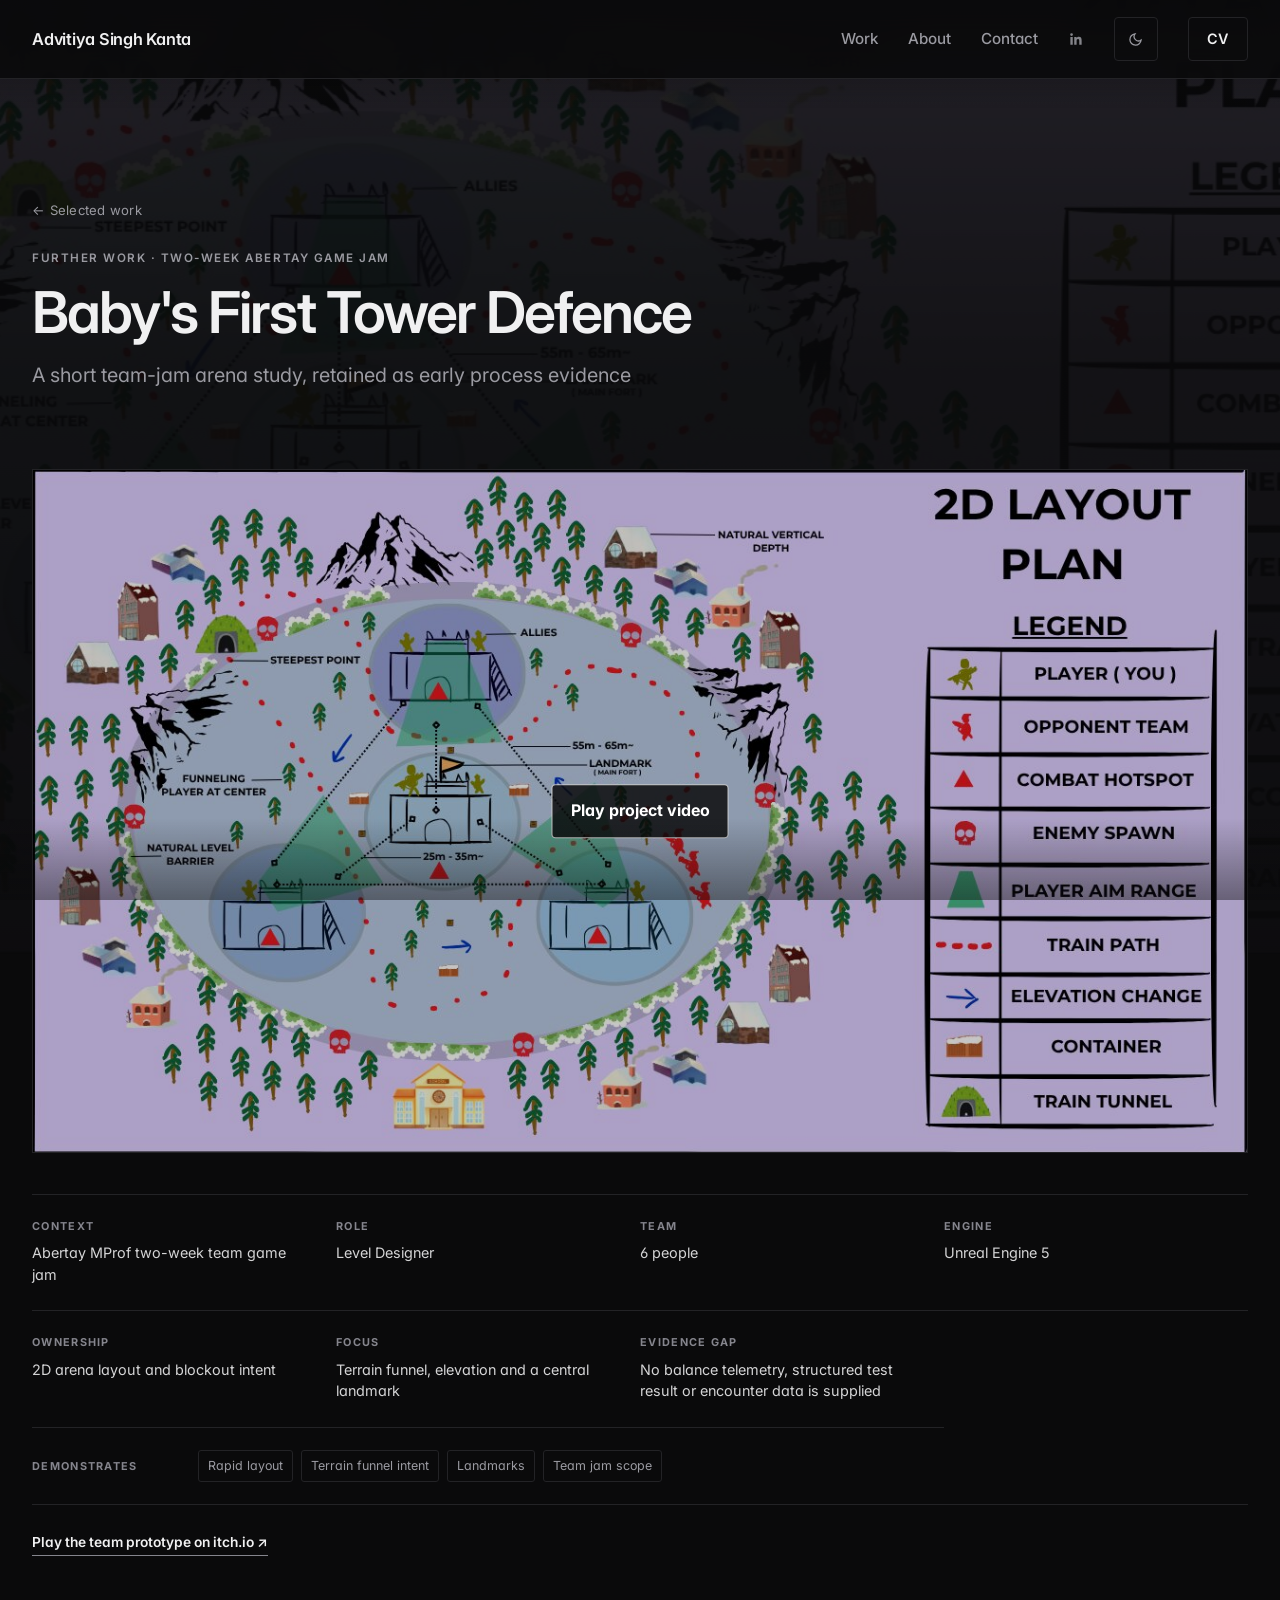
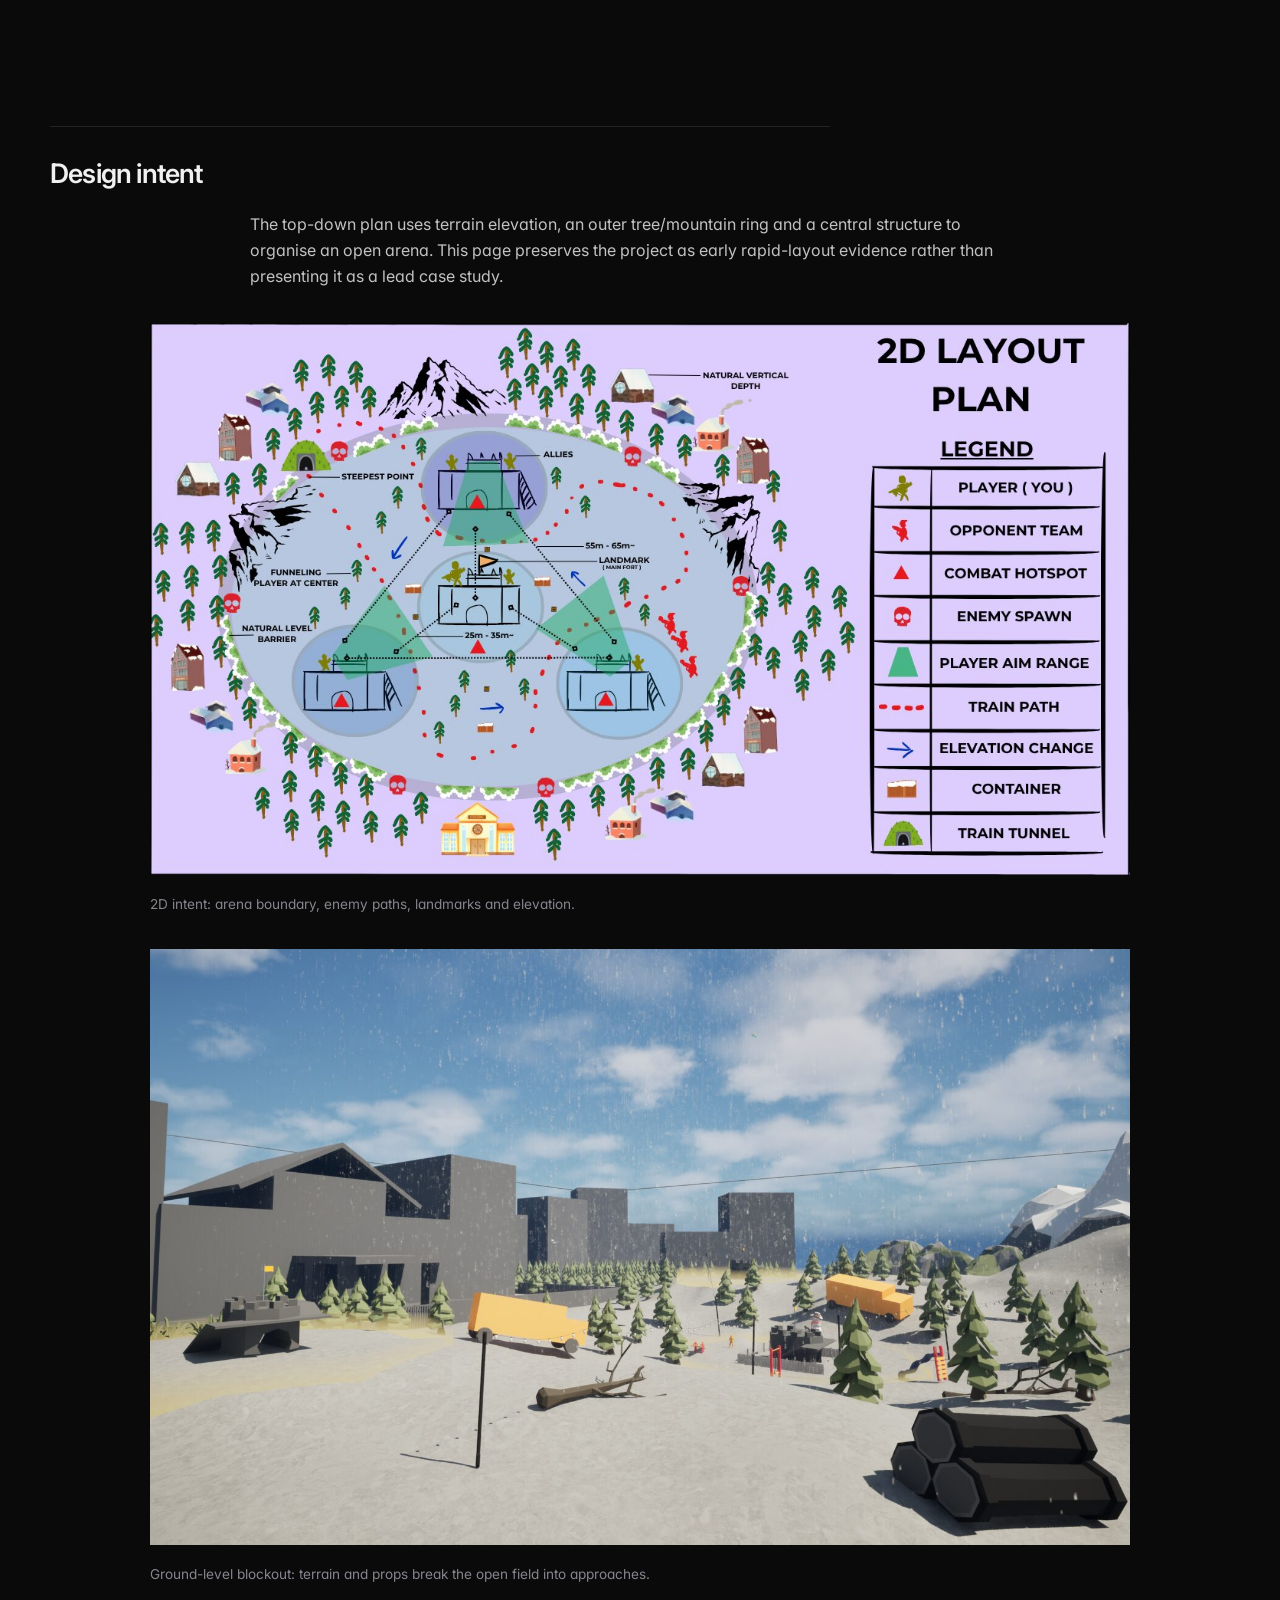
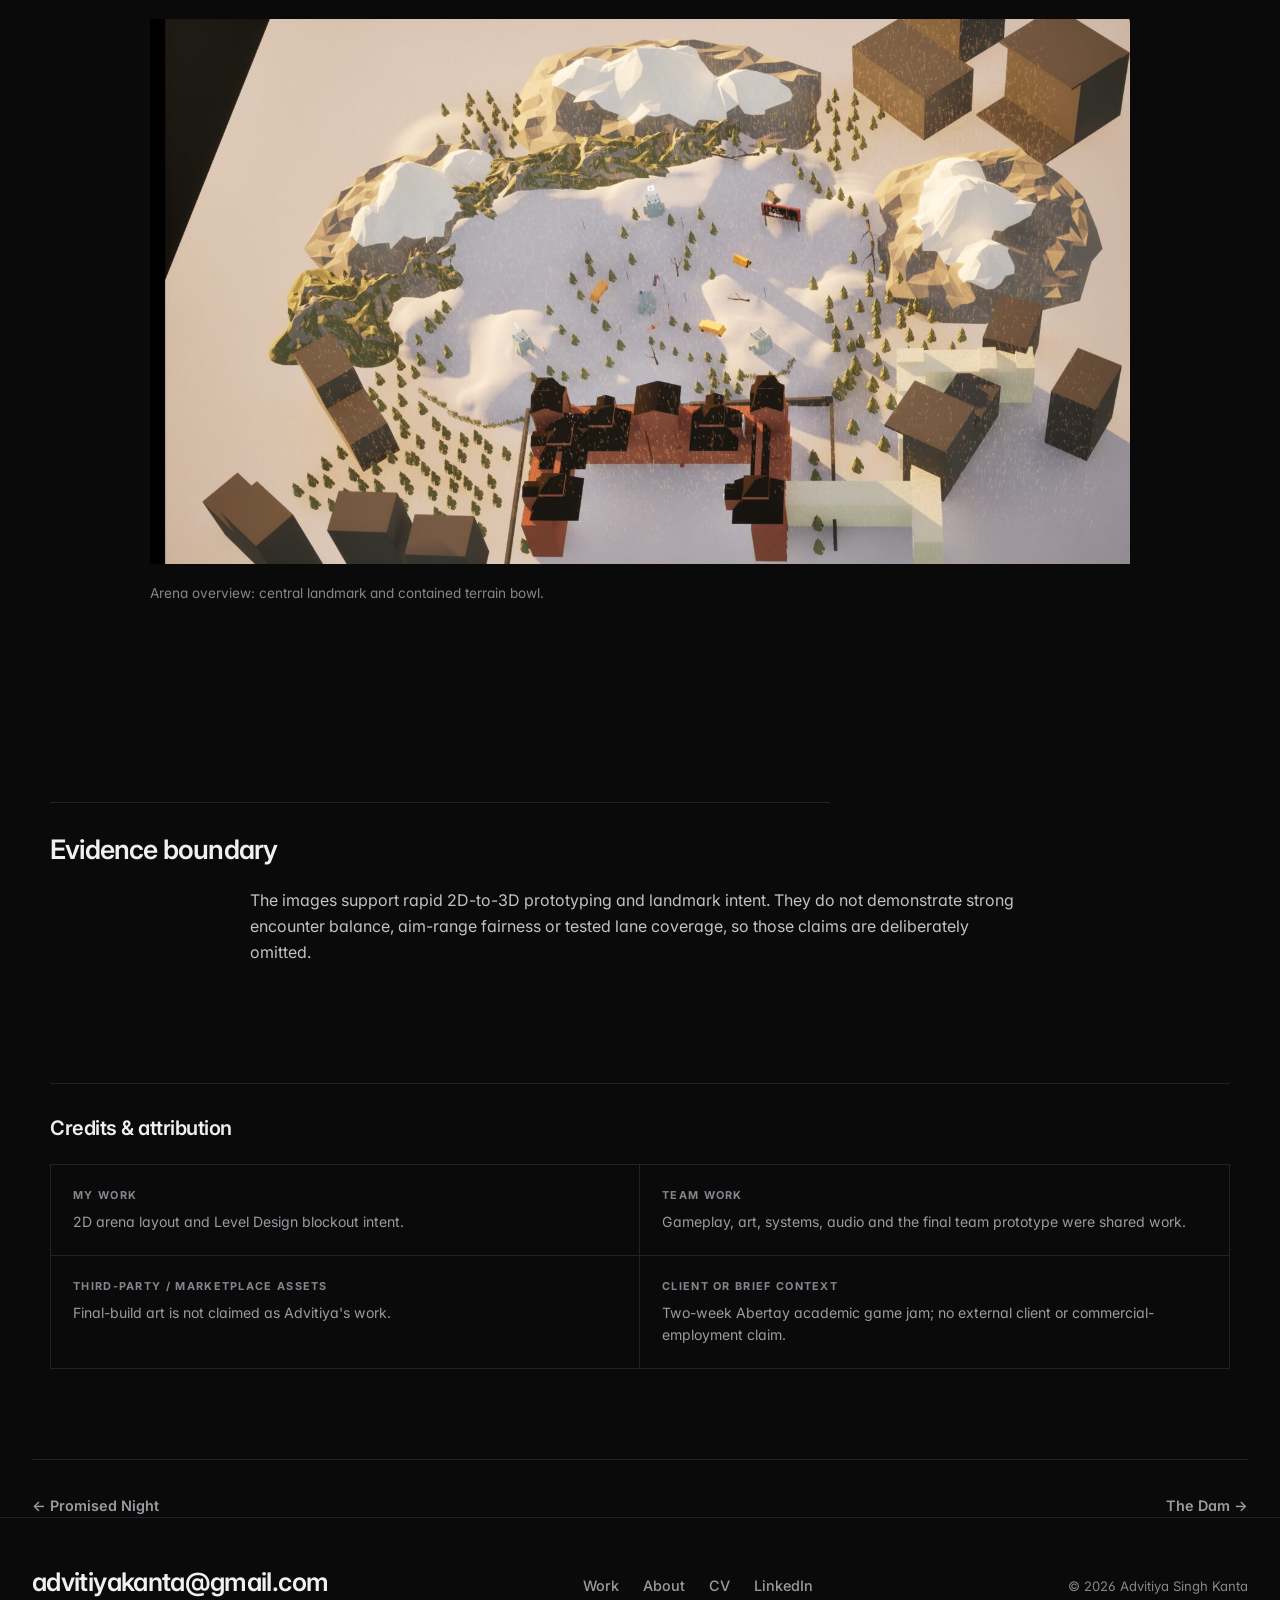
==== work/babys-first-tower-defence/index.html @ 77e14e8c "Add files via upload Portfolio rebuild: evidence hierarchy, hero, H&H reads, CV" ====
<!DOCTYPE html>
<html lang="en">
<head>
  <meta charset="UTF-8">
  <meta name="viewport" content="width=device-width, initial-scale=1.0">
  <title>Baby's First Tower Defence · Level Design Case Study</title>
  <meta name="description" content="Earlier two-week UE5 team-jam project showing a 2D arena plan, terrain funnel intent and landmark-based readability.">
  <meta name="robots" content="index,follow">
  <link rel="canonical" href="https://advitiyakanta.github.io/work/babys-first-tower-defence/">
  <meta property="og:type" content="website">
  <meta property="og:title" content="Baby's First Tower Defence · Level Design Case Study">
  <meta property="og:description" content="Earlier two-week UE5 team-jam project showing a 2D arena plan, terrain funnel intent and landmark-based readability.">
  <meta property="og:url" content="https://advitiyakanta.github.io/work/babys-first-tower-defence/">
  <meta property="og:image" content="https://advitiyakanta.github.io/assets/projects/babys-first-tower-defence/layout-2d-plan.jpg">
  <meta name="twitter:card" content="summary_large_image">
  <meta name="twitter:title" content="Baby's First Tower Defence · Level Design Case Study">
  <meta name="twitter:description" content="Earlier two-week UE5 team-jam project showing a 2D arena plan, terrain funnel intent and landmark-based readability.">
  <meta name="twitter:image" content="https://advitiyakanta.github.io/assets/projects/babys-first-tower-defence/layout-2d-plan.jpg">
  <link rel="preconnect" href="https://fonts.googleapis.com">
  <link rel="preconnect" href="https://fonts.gstatic.com" crossorigin>
  <link href="https://fonts.googleapis.com/css2?family=Inter:wght@400;500;600;700&amp;display=swap" rel="stylesheet">
  <link rel="stylesheet" href="../../css/style.css">
</head>
<body class="inner project-page" data-project="babys-first-tower-defence" data-root="../../">
  <a class="skip-link" href="#main-content">Skip to project</a>
  <div class="fg" aria-hidden="true"></div>

  <header class="site">
    <div class="wrap bar">
      <a class="brand" href="../../index.html">Advitiya Singh Kanta</a>
      <nav aria-label="Primary navigation">
        <a href="../../index.html#selected-work">Work</a>
        <a href="../../about.html">About</a>
        <a href="mailto:advitiyakanta@gmail.com">Contact</a>
        <a href="https://www.linkedin.com/in/advitiyasinghkanta/" target="_blank" rel="noopener noreferrer" aria-label="Advitiya Singh Kanta on LinkedIn">
          <svg viewBox="0 0 24 24" width="16" height="16" fill="currentColor" aria-hidden="true"><path d="M20.45 20.45h-3.55v-5.57c0-1.33-.03-3.04-1.85-3.04-1.85 0-2.14 1.45-2.14 2.94v5.67H9.36V9h3.41v1.56h.05c.47-.9 1.63-1.85 3.36-1.85 3.6 0 4.27 2.37 4.27 5.45v6.29zM5.34 7.43a2.06 2.06 0 1 1 0-4.12 2.06 2.06 0 0 1 0 4.12zM7.12 20.45H3.56V9h3.56v11.45z"/></svg>
        </a>
        <button class="menu-btn" type="button" id="menuBtn" aria-label="Open menu" aria-expanded="false" aria-controls="menuPanel"><span></span><span></span></button>
        <button class="theme-btn" type="button" id="themeBtn" aria-label="Switch to light colour theme" aria-pressed="false" title="Switch theme">
          <svg class="moon" viewBox="0 0 24 24" width="15" height="15" fill="none" stroke="currentColor" stroke-width="2" aria-hidden="true"><path d="M21 12.79A9 9 0 1 1 11.21 3 7 7 0 0 0 21 12.79z"/></svg>
          <svg class="sun" viewBox="0 0 24 24" width="15" height="15" fill="none" stroke="currentColor" stroke-width="2" aria-hidden="true"><circle cx="12" cy="12" r="4"/><path d="M12 2v2M12 20v2M4.9 4.9l1.4 1.4M17.7 17.7l1.4 1.4M2 12h2M20 12h2M4.9 19.1l1.4-1.4M17.7 6.3l1.4-1.4"/></svg>
        </button>
        <a class="cv" href="../../assets/downloads/Advitiya-Singh-Kanta-CV.pdf" target="_blank" rel="noopener">CV</a>
      </nav>
    </div>
    <nav class="menu-panel" id="menuPanel" aria-label="Mobile navigation">
      <a href="../../index.html#selected-work">Work</a>
      <a href="../../about.html">About</a>
      <a href="mailto:advitiyakanta@gmail.com">Contact</a>
      <a href="../../assets/downloads/Advitiya-Singh-Kanta-CV.pdf" target="_blank" rel="noopener">CV</a>
    </nav>
  </header>

  <main class="page" id="main-content" tabindex="-1">
    <noscript><div class="wrap noscript-note"><p><strong>Baby's First Tower Defence:</strong> Earlier two-week UE5 team-jam project showing a 2D arena plan, terrain funnel intent and landmark-based readability.</p><p>JavaScript is required for the illustrated case study. Navigation and downloads remain available.</p></div></noscript>
    <div class="wrap">
      <a class="back" href="../../index.html#selected-work"><span aria-hidden="true">←</span> Selected work</a>
      <div class="project-hero" id="project-hero">
        <h1>Level Design case study</h1>
        <p class="subtitle">Choose a project from the selected-work page.</p>
      </div>
      <div id="project-media"></div>
      <section class="project-summary" id="project-summary" aria-label="Project at a glance"></section>
      <nav class="project-links" id="project-links" aria-label="Project links"></nav>
      <article class="case" id="case"></article>
      <section class="credits" id="credits"></section>
      <nav class="pager" id="pager" aria-label="Project pagination"></nav>
    </div>
  </main>

  <div class="lightbox" id="lightbox" role="dialog" aria-modal="true" aria-label="Expanded project image" hidden>
    <button class="lightbox-close" type="button" aria-label="Close expanded image">Close <span aria-hidden="true">×</span></button>
    <img alt="">
    <p>Press Escape to close</p>
  </div>

  <footer class="site">
    <div class="wrap foot">
      <a class="mail" href="mailto:advitiyakanta@gmail.com">advitiyakanta@gmail.com</a>
      <nav class="foot-nav" aria-label="Footer navigation">
        <a href="../../index.html#selected-work">Work</a><a href="../../about.html">About</a>
        <a href="../../assets/downloads/Advitiya-Singh-Kanta-CV.pdf" target="_blank" rel="noopener">CV</a>
        <a href="https://www.linkedin.com/in/advitiyasinghkanta/" target="_blank" rel="noopener noreferrer">LinkedIn</a>
      </nav>
      <span class="foot-copy">© 2026 Advitiya Singh Kanta</span>
    </div>
  </footer>

  <script src="../../js/data.js"></script>
  <script src="../../js/image-meta.js"></script>
  <script src="../../js/project.js"></script>
  <script src="../../js/site.js"></script>
</body>
</html>
---- css/style.css ----
/* ============================================================
   ADVITIYA SINGH KANTA · PORTFOLIO
   One typeface. Monochrome interface. The work carries the colour.
   ============================================================ */

:root {
  --bg: #0a0a0b;
  --bg-2: #101012;
  --line: #232326;
  --text: #f0f0f1;
  --dim: #9a9aa1;
  --faint: #85858d;
  --accent: #d9a441;
  --maxw: 1280px;
  --gut: 32px;
}

/* Light theme. Same structure, inverted values. */
body.light {
  --bg: #f7f7f5;
  --bg-2: #ececea;
  --line: #dcdcd8;
  --text: #16161a;
  --dim: #55555d;
  --faint: #66666e;
  --accent: #805418;
}
body.light .backdrop { opacity: 0.16; }
body.light .backdrop::after {
  background: linear-gradient(180deg, rgba(247,247,245,0.72) 0%, rgba(247,247,245,0.9) 42%, rgba(247,247,245,0.97) 100%);
}
/* The .fg wash is fixed to the viewport. On the homepage it sits over the
   dark hero photo, where the header text is white in both themes. A light
   wash there erases that text, so in light mode the wash only applies once
   the hero has scrolled away, or on inner pages which have no hero. */
body.light .fg { background: none; }
body.light.scrolled .fg,
body.light.inner .fg {
  background:
    linear-gradient(180deg, rgba(247,247,245,0.6) 0%, rgba(247,247,245,0) 12%),
    linear-gradient(0deg,   rgba(247,247,245,0.4) 0%, rgba(247,247,245,0) 9%);
}
body.light .lightbox { background: rgba(20,20,22,0.62); }
/* The hero sits on a photo, so its text stays light in both themes.
   In light mode the image ends on a clean edge instead of fading into
   the page, which would band from near-black to near-white. */
body.light .hero-veil {
  background: linear-gradient(180deg,
    rgba(10,10,11,0.58) 0%,
    rgba(10,10,11,0.10) 24%,
    rgba(10,10,11,0.30) 48%,
    rgba(10,10,11,0.66) 66%,
    rgba(10,10,11,0.88) 82%,
    rgba(10,10,11,0.98) 93%,
    rgba(10,10,11,1) 100%);
}

* { margin: 0; padding: 0; box-sizing: border-box; }
[hidden] { display: none !important; }
html { scroll-behavior: smooth; -webkit-text-size-adjust: 100%; }

body {
  background: var(--bg);
  color: var(--text);
  transition: background-color 0.35s ease, color 0.35s ease;
  font-family: "Inter", system-ui, -apple-system, "Segoe UI", sans-serif;
  font-size: 16px;
  line-height: 1.6;
  -webkit-font-smoothing: antialiased;
  font-feature-settings: "cv02","cv03","cv04","cv11";
}

h1, h2, h3 { font-weight: 600; letter-spacing: -0.025em; line-height: 1.08; }
a { color: inherit; text-decoration: none; }
img { display: block; max-width: 100%; height: auto; }
button { font: inherit; }

:focus-visible {
  outline: 3px solid #f2b84b;
  outline-offset: 4px;
}
.skip-link {
  position: fixed; top: 10px; left: 10px; z-index: 200;
  transform: translateY(-150%); padding: 10px 14px;
  background: var(--text); color: var(--bg); border-radius: 4px;
  font-weight: 700;
}
.skip-link:focus { transform: translateY(0); }

.wrap { max-width: var(--maxw); margin: 0 auto; padding: 0 var(--gut); }
@media (max-width: 700px) { :root { --gut: 20px; } }

/* ---------- Header ----------
   Over the hero photo the nav must stay light in BOTH themes.
   Once the header docks (or on inner pages) it follows the theme. */
header.site {
  position: absolute; top: 0; left: 0; right: 0; z-index: 40;
  --nav: rgba(255,255,255,0.82);
  --nav-on: #ffffff;
  --nav-line: rgba(255,255,255,0.32);
  transition: background-color 0.35s ease, border-color 0.35s ease;
}
body.scrolled header.site, body.inner header.site {
  --nav: var(--dim);
  --nav-on: var(--text);
  --nav-line: var(--line);
}
header.site .bar { display: flex; align-items: center; justify-content: space-between; height: 78px; }
.brand {
  font-size: 1.02rem; font-weight: 600; letter-spacing: -0.015em;
  color: var(--nav-on); transition: opacity 0.15s, color 0.35s ease;
}
.brand:hover { opacity: 0.7; }
header nav { display: flex; align-items: center; gap: 30px; }
header nav a {
  position: relative; font-size: 0.95rem; font-weight: 500;
  color: var(--nav); transition: color 0.35s ease;
}
header nav a:not(.cv):not([aria-label])::after {
  content: ""; position: absolute; left: 0; right: 0; bottom: -6px; height: 1px;
  background: currentColor; transform: scaleX(0); transform-origin: left;
  transition: transform 0.28s cubic-bezier(0.16,0.84,0.24,1);
}
header nav a:hover { color: var(--nav-on); }
header nav a:not(.cv):not([aria-label]):hover::after { transform: scaleX(1); }
header nav a[aria-label] { display: inline-flex; opacity: 0.85; }
header nav a[aria-label]:hover { opacity: 1; }
header nav a.cv {
  border: 1px solid var(--nav-line); border-radius: 4px;
  padding: 9px 18px; font-weight: 600; font-size: 0.9rem; letter-spacing: 0.04em;
  color: var(--nav-on);
  transition: border-color 0.25s ease, background-color 0.25s ease, color 0.35s ease;
}
header nav a.cv:hover { border-color: var(--nav-on); background: color-mix(in srgb, var(--nav-on) 10%, transparent); }

/* Theme switch */
.theme-btn {
  appearance: none; background: transparent; cursor: pointer;
  border: 1px solid var(--nav-line); border-radius: 4px;
  width: 44px; height: 44px; display: inline-flex;
  align-items: center; justify-content: center;
  color: var(--nav); padding: 0;
  transition: color 0.35s ease, border-color 0.25s ease;
}
.theme-btn:hover { color: var(--nav-on); border-color: var(--nav-on); }
.theme-btn .sun { display: none; }
body.light .theme-btn .sun { display: block; }
body.light .theme-btn .moon { display: none; }

/* ---------- Mobile menu ----------
   Below 700px the header cannot hold the text links next to the name,
   theme switch and CV button, so they move into a panel behind this
   button. Desktop is untouched: .menu-btn and .menu-panel never show. */
.menu-btn {
  display: none; appearance: none; background: transparent; cursor: pointer;
  border: 1px solid var(--nav-line); border-radius: 4px;
  width: 44px; height: 44px; padding: 0;
  flex-direction: column; align-items: center; justify-content: center; gap: 5px;
  transition: border-color 0.25s ease;
}
.menu-btn span {
  display: block; width: 15px; height: 1.5px; background: var(--nav);
  transition: transform 0.3s cubic-bezier(0.16,0.84,0.24,1), opacity 0.2s, background-color 0.35s;
}
body.menu-open .menu-btn span:first-child { transform: translateY(3.25px) rotate(45deg); }
body.menu-open .menu-btn span:last-child  { transform: translateY(-3.25px) rotate(-45deg); }
body.menu-open .menu-btn { border-color: var(--nav-on); }

.menu-panel {
  display: none; flex-direction: column;
  border-top: 1px solid var(--line);
  background: color-mix(in srgb, var(--bg) 96%, transparent);
  backdrop-filter: blur(18px); -webkit-backdrop-filter: blur(18px);
  padding: 6px var(--gut) 14px;
}
.menu-panel a {
  color: var(--text); font-size: 1.06rem; font-weight: 500;
  padding: 15px 0; border-bottom: 1px solid var(--line);
}
.menu-panel a:last-child { border-bottom: 0; }

@media (max-width: 700px) {
  header nav { gap: 14px; }
  header nav a:not(.cv):not([aria-label]) { display: none; }
  .brand { font-size: 0.95rem; }
  .menu-btn { display: flex; }
  body.menu-open .menu-panel { display: flex; animation: menuIn 0.24s ease both; }
  /* Header must be opaque while the panel is open, including over the hero. */
  body.menu-open header.site {
    position: fixed; background: color-mix(in srgb, var(--bg) 96%, transparent);
    backdrop-filter: blur(18px);
    --nav: var(--dim); --nav-on: var(--text); --nav-line: var(--line);
  }
}

@media (max-width: 560px) {
  header nav a[aria-label], header nav .cv { display: none; }
  header nav { gap: 10px; }
  header.site .bar { height: 70px; }
  .brand { max-width: 180px; white-space: nowrap; overflow: hidden; text-overflow: ellipsis; }
}
@keyframes menuIn { from { opacity: 0; transform: translateY(-6px); } to { opacity: 1; transform: none; } }

/* body scroll state: solid header */
body.scrolled header.site {
  position: fixed; background: color-mix(in srgb, var(--bg) 88%, transparent);
  backdrop-filter: blur(14px); border-bottom: 1px solid var(--line);
}

/* ---------- Hero ---------- */
.hero { position: relative; height: 94svh; min-height: 600px; display: flex; align-items: flex-end; overflow: hidden; }
.hero-img {
  position: absolute; inset: 0; width: 100%; height: 100%;
  object-fit: cover; object-position: center 42%;
}
/* Long, staged fade so the image dissolves into the page instead of ending on a line. */
.hero-veil {
  position: absolute; inset: 0; pointer-events: none;
  background: linear-gradient(180deg,
    rgba(10,10,11,0.58) 0%,
    rgba(10,10,11,0.10) 24%,
    rgba(10,10,11,0.30) 48%,
    rgba(10,10,11,0.66) 66%,
    rgba(10,10,11,0.88) 82%,
    rgba(10,10,11,0.98) 93%,
    var(--bg) 100%);
}
.hero-text { position: relative; padding-bottom: 8vh; }
.hero-role {
  font-size: clamp(0.8rem, 1.05vw, 0.95rem); font-weight: 600;
  letter-spacing: 0.26em; text-transform: uppercase;
  color: rgba(255,255,255,0.72); margin-bottom: 16px;
}
.hero-text h1 {
  font-size: clamp(2.9rem, 7vw, 6.2rem);
  font-weight: 600; letter-spacing: -0.05em; margin-bottom: 24px;
  text-shadow: 0 2px 44px rgba(0,0,0,0.55);
  color: #f0f0f1;
}
.hero-text .lede {
  font-size: clamp(1.1rem, 1.55vw, 1.35rem);
  font-weight: 400; color: rgba(255,255,255,0.94);
  max-width: 40em; line-height: 1.55;
  letter-spacing: -0.005em; margin-bottom: 28px;
  text-shadow: 0 1px 26px rgba(0,0,0,0.55);
}
.hero-meta {
  font-size: clamp(0.78rem, 1vw, 0.9rem); letter-spacing: 0.14em;
  text-transform: uppercase; color: rgba(255,255,255,0.78); font-weight: 600;
}
/* Scroll hint */
.hero-cue {
  position: absolute; bottom: 3.4vh; z-index: 2;
  right: max(var(--gut), calc((100vw - var(--maxw)) / 2 + var(--gut)));
  font-size: 0.7rem; letter-spacing: 0.18em; text-transform: uppercase;
  font-weight: 600; color: rgba(255,255,255,0.42);
}
@media (max-width: 780px) { .hero-cue { display: none; } }

/* ---------- Foreground depth layer ----------
   Sits above content, below header. Softens the top and bottom
   edges of the viewport so scrolling reads as depth, not a flat sheet. */
.fg {
  position: fixed; inset: 0; z-index: 30; pointer-events: none;
  background:
    linear-gradient(180deg, rgba(10,10,11,0.62) 0%, rgba(10,10,11,0) 12%),
    linear-gradient(0deg,   rgba(10,10,11,0.42) 0%, rgba(10,10,11,0) 9%),
    radial-gradient(135% 105% at 50% 50%, transparent 62%, rgba(10,10,11,0.26) 100%);
}

/* ---------- Tiers ---------- */
.tier { padding: 120px 0 0; }
.tier:last-of-type { padding-bottom: 130px; }
@media (max-width: 700px) { .tier { padding-top: 78px; } }

.tier-head {
  display: flex; align-items: baseline; gap: 20px;
  padding-bottom: 22px; margin-bottom: 46px;
  border-bottom: 1px solid var(--line);
}
.idx {
  font-size: 0.74rem; font-weight: 600; letter-spacing: 0.14em;
  color: var(--faint); font-variant-numeric: tabular-nums;
}
.tier-head h2 { font-size: clamp(1.5rem, 2.4vw, 2rem); }
.tier-note { margin-left: auto; font-size: 0.8rem; color: var(--faint); letter-spacing: 0.04em; }

/* ---------- Project blocks ---------- */
.proj { display: block; }
.proj figure { overflow: hidden; background: var(--bg-2); }
.proj figure img {
  width: 100%; height: 100%; object-fit: cover;
  transition: transform 0.85s cubic-bezier(0.16, 0.84, 0.24, 1), filter 0.4s ease;
  filter: saturate(0.96);
}
.proj:hover figure img { transform: scale(1.028); filter: saturate(1.06); }

.info { padding-top: 22px; display: flex; gap: 48px; align-items: flex-start; }
.info-main { flex: 1; min-width: 0; }
.info-side { flex-shrink: 0; text-align: right; }

.label {
  font-size: 0.73rem; text-transform: uppercase; letter-spacing: 0.13em;
  color: var(--dim); font-weight: 600; margin-bottom: 12px;
}
.proj h3 { margin-bottom: 12px; transition: color 0.18s ease; }
.proj:hover h3 { color: var(--accent); }
.desc { color: var(--dim); max-width: 56ch; }
.facts {
  margin-top: 14px; font-size: 0.82rem; color: var(--faint);
  letter-spacing: 0.02em;
}
.go {
  display: inline-block; margin-top: 18px; font-size: 0.84rem; font-weight: 600;
  letter-spacing: 0.02em; color: var(--text);
  border-bottom: 1px solid var(--faint); padding-bottom: 2px;
  transition: color 0.18s, border-color 0.18s;
}
.proj:hover .go { color: var(--accent); border-color: var(--accent); }

.info-side dl { font-size: 0.82rem; line-height: 1.5; }
.info-side dt {
  color: var(--faint); text-transform: uppercase; letter-spacing: 0.1em;
  font-size: 0.68rem; font-weight: 600; margin-top: 10px;
}
.info-side dt:first-child { margin-top: 0; }
.info-side dd { color: var(--dim); }
@media (max-width: 860px) {
  .info { flex-direction: column; gap: 18px; }
  .info-side { text-align: left; }
  .info-side dl { display: flex; gap: 26px; }
  .info-side dt { margin-top: 0; }
}

/* Scale ladder: hierarchy through image ratio + type size */
.scale-1 figure { aspect-ratio: 21 / 9; }
.scale-1 h3 { font-size: clamp(2rem, 3.6vw, 3rem); }
.scale-1 .desc { font-size: 1.08rem; }

.scale-2 figure { aspect-ratio: 16 / 10; }
.scale-2 h3 { font-size: clamp(1.7rem, 2.7vw, 2.3rem); }
.scale-2 .desc { font-size: 1.02rem; }

.scale-3 figure { aspect-ratio: 16 / 10; }
.scale-3 h3 { font-size: clamp(1.3rem, 1.9vw, 1.6rem); }
.scale-3 .desc { font-size: 0.95rem; }

.scale-4 figure { aspect-ratio: 3 / 2; }
.scale-4 h3 { font-size: 1.16rem; }
.scale-4 .desc { font-size: 0.92rem; }
.scale-4 .label { margin-bottom: 9px; }
.scale-4 .info { padding-top: 18px; }

/* ---------- Grids ---------- */
.pair { display: grid; grid-template-columns: 1.55fr 1fr; gap: 56px; align-items: start; }
.pair.even { grid-template-columns: 1fr 1fr; gap: 48px; }
.triple { display: grid; grid-template-columns: repeat(3, 1fr); gap: 40px; }
@media (max-width: 900px) {
  .pair, .pair.even { grid-template-columns: 1fr; gap: 58px; }
  .triple { grid-template-columns: 1fr; gap: 48px; }
}

/* ---------- About ---------- */
.about-grid { display: grid; grid-template-columns: 0.85fr 1fr; gap: 60px; align-items: center; }
.about-grid img { width: 100%; aspect-ratio: 4 / 3; object-fit: cover; }
.about-lead { font-size: clamp(1.2rem, 1.9vw, 1.55rem); line-height: 1.4; letter-spacing: -0.015em; margin-bottom: 18px; }
.about-grid p { color: var(--dim); }
.about-links { margin-top: 24px; display: flex; gap: 28px; }
.about-links a {
  font-size: 0.86rem; font-weight: 600; color: var(--text);
  border-bottom: 1px solid var(--faint); padding-bottom: 2px;
}
.about-links a:hover { color: var(--accent); border-color: var(--accent); }
@media (max-width: 820px) { .about-grid { grid-template-columns: 1fr; gap: 32px; } }

/* ---------- Footer ---------- */
footer.site { border-top: 1px solid var(--line); padding: 44px 0 60px; }
.foot { display: flex; align-items: baseline; justify-content: space-between; gap: 20px 30px; flex-wrap: wrap; }
.mail { font-size: clamp(1.1rem, 2.2vw, 1.6rem); font-weight: 600; letter-spacing: -0.025em; }
.mail:hover { color: var(--accent); }
/* Footer nav also serves as the site nav on phones, where the header links
   are hidden for space. Every page stays reachable without a menu. */
.foot-nav { display: flex; gap: 24px; align-items: baseline; flex-wrap: wrap; }
.foot-nav a { font-size: 0.9rem; font-weight: 500; color: var(--dim); transition: color 0.18s; }
.foot-nav a:hover { color: var(--text); }
.foot-copy { font-size: 0.82rem; color: var(--faint); }
@media (max-width: 700px) {
  .foot { flex-direction: column; align-items: flex-start; gap: 22px; }
  .foot-nav { gap: 20px 22px; }
  .foot-nav a { font-size: 1rem; }
}

/* ---------- Reveal (content visible without JS) ---------- */
@media (prefers-reduced-motion: no-preference) {
  .js .reveal { opacity: 0; transform: translateY(14px); transition: opacity 0.8s ease, transform 0.8s cubic-bezier(0.16, 0.84, 0.24, 1); }
  .js .reveal.in { opacity: 1; transform: none; }
}

/* ============================================================
   INNER PAGES · project.html, about.html
   ============================================================ */

body.inner header.site {
  position: sticky; background: color-mix(in srgb, var(--bg) 86%, transparent);
  backdrop-filter: blur(16px); border-bottom: 1px solid var(--line);
}

/* Blurred project backdrop: the level itself, behind the page. */
.backdrop {
  position: fixed; inset: 0; z-index: -2; pointer-events: none;
  background-size: cover; background-position: center;
  opacity: 0.34; transform: scale(1.12);
}
.backdrop::after {
  content: ""; position: absolute; inset: 0;
  background: linear-gradient(180deg,
    rgba(10,10,11,0.62) 0%, rgba(10,10,11,0.86) 42%, rgba(10,10,11,0.95) 100%);
}
body.inner { background: var(--bg); }
body.inner .fg { position: fixed; inset: 0; z-index: 30; pointer-events: none; }

.page { padding: 118px 0 0; }
.back { font-size: 0.82rem; color: var(--dim); letter-spacing: 0.02em; }
.back:hover { color: var(--accent); }

.project-hero { max-width: 900px; padding: 26px 0 34px; }
.project-hero h1 { font-size: clamp(2.2rem, 5vw, 3.6rem); letter-spacing: -0.035em; margin: 14px 0 18px; }
.project-hero .subtitle { font-size: clamp(1.05rem, 1.55vw, 1.25rem); color: var(--dim); max-width: 40em; line-height: 1.5; }

.meta-box {
  display: grid; grid-template-columns: repeat(auto-fit, minmax(170px, 1fr));
  gap: 26px 34px; padding: 30px 0; margin: 34px 0 0;
  border-top: 1px solid var(--line); border-bottom: 1px solid var(--line);
}
.meta-box .item strong {
  display: block; font-size: 0.68rem; text-transform: uppercase;
  letter-spacing: 0.12em; color: var(--faint); margin-bottom: 5px; font-weight: 600;
}
.meta-box .item span { color: color-mix(in srgb, var(--text) 86%, transparent); font-size: 0.94rem; }

.project-links { display: flex; gap: 22px; flex-wrap: wrap; margin: 30px 0 0; }
.project-links a {
  font-size: 0.86rem; font-weight: 600; border-bottom: 1px solid var(--faint); padding-bottom: 2px;
}
.project-links a:hover { color: var(--accent); border-color: var(--accent); }

.video-frame {
  position: relative; padding-top: 56.25%; overflow: hidden;
  margin: 44px 0 0; background: #000;
}
.video-frame iframe { position: absolute; inset: 0; width: 100%; height: 100%; border: 0; }
.video-poster {
  position: relative; width: 100%; aspect-ratio: 16 / 9; margin: 44px 0 0;
  padding: 0; border: 1px solid var(--line); overflow: hidden;
  background: #000; color: #fff; cursor: pointer;
}
.video-poster img { width: 100%; height: 100%; object-fit: cover; opacity: 0.78; transition: opacity 0.2s, transform 0.35s; }
.video-poster:hover img { opacity: 0.62; transform: scale(1.015); }
.video-play {
  position: absolute; left: 50%; top: 50%; transform: translate(-50%, -50%);
  padding: 13px 18px; border-radius: 4px; background: rgba(10,10,11,0.84);
  border: 1px solid rgba(255,255,255,0.7); font-weight: 700; white-space: nowrap;
}

/* Text sits in a 780px column; media blocks span the full width.
   Grid columns, not negative margins, so nothing can drift off-centre. */
article.case {
  max-width: 1180px; margin: 0 auto; padding: 20px 0 60px;
  display: grid; grid-template-columns: 1fr min(780px, 100%) 1fr;
}
article.case > * { grid-column: 2; }
article.case > .tg, article.case > .gallery { grid-column: 1 / -1; }
article.case h2 {
  font-size: clamp(1.35rem, 2.1vw, 1.7rem); margin: 86px 0 24px;
  padding-top: 32px; border-top: 1px solid var(--line);
  letter-spacing: -0.03em;
}
article.case p { margin-bottom: 18px; color: color-mix(in srgb, var(--text) 80%, transparent); }
article.case strong { color: var(--text); font-weight: 600; }

figure.shot { margin: 34px 0; }
figure.shot img { width: 100%; }
figcaption { color: var(--faint); font-size: 0.85rem; margin-top: 12px; line-height: 1.55; max-width: 60ch; }

/* ---------- 2D / Blockout toggle ---------- */
.tg { margin: 34px 0 40px; }
.tg-bar {
  display: inline-flex; gap: 2px; padding: 3px; margin-bottom: 18px;
  border: 1px solid var(--line); border-radius: 6px; background: var(--bg-2);
}
.tg-btn {
  appearance: none; border: 0; background: transparent; cursor: pointer;
  font-family: inherit; font-size: 0.82rem; font-weight: 600;
  letter-spacing: 0.05em; color: var(--dim);
  padding: 8px 18px; border-radius: 4px; transition: all 0.18s;
}
.tg-btn:hover { color: var(--text); }
.tg-btn.on { background: var(--text); color: var(--bg); }
.tg-pane { display: none; }
.tg-pane.on {
  display: grid; grid-template-columns: 1fr 1fr; gap: 26px 22px;
  animation: tgIn 0.3s ease both;
}
.tg-pane.on figure.shot { margin: 0; }
@keyframes tgIn { from { opacity: 0; transform: translateY(6px); } to { opacity: 1; transform: none; } }

@media (max-width: 820px) { .tg-pane.on { grid-template-columns: 1fr; } }

.gallery { display: grid; grid-template-columns: repeat(2, 1fr); gap: 12px; margin: 34px 0; }
@media (max-width: 700px) { .gallery { grid-template-columns: 1fr; } }
.gallery img { aspect-ratio: 16/9; object-fit: cover; cursor: zoom-in; transition: opacity 0.2s; }
.gallery img:hover { opacity: 0.82; }

.pager {
  display: flex; justify-content: space-between; gap: 20px;
  border-top: 1px solid var(--line); padding: 34px 0 0; margin-top: 40px;
  font-size: 0.9rem; font-weight: 600;
}
.pager a { color: var(--dim); }
.pager a:hover { color: var(--accent); }

.lightbox {
  position: fixed; inset: 0; z-index: 100;
  display: none; align-items: center; justify-content: center;
  padding: 6vh 6vw; cursor: zoom-out;
  background: rgba(6,6,7,0.72);
  backdrop-filter: blur(26px) saturate(0.9);
  -webkit-backdrop-filter: blur(26px) saturate(0.9);
}
.lightbox.open { display: flex; animation: lbIn 0.28s ease both; }
@keyframes lbIn { from { opacity: 0; } to { opacity: 1; } }
.lightbox img {
  max-width: 100%; max-height: 88vh; object-fit: contain;
  box-shadow: 0 40px 120px rgba(0,0,0,0.6);
}
.lightbox::after {
  content: "Click anywhere or press Esc to close";
  position: absolute; bottom: 3vh; left: 0; right: 0; text-align: center;
  font-size: 0.72rem; letter-spacing: 0.12em; text-transform: uppercase;
  color: rgba(255,255,255,0.4);
}

/* ---------- About page ---------- */
.about-page { max-width: 780px; margin: 0 auto; padding: 26px 0 70px; }
.about-page h1 { font-size: clamp(2.2rem, 4.4vw, 3.2rem); letter-spacing: -0.035em; margin-bottom: 18px; }
.about-page .lede { font-size: 1.15rem; color: var(--dim); margin-bottom: 40px; max-width: 40em; }
.about-page > p { margin-bottom: 18px; color: color-mix(in srgb, var(--text) 80%, transparent); }
.about-page h2 {
  font-size: 1.2rem; margin: 60px 0 24px; padding-top: 26px;
  border-top: 1px solid var(--line);
}
.xp { margin-bottom: 30px; }
.xp h3 { font-size: 1.05rem; margin-bottom: 4px; }
.xp .when {
  color: var(--faint); font-size: 0.8rem; margin-bottom: 12px;
  text-transform: uppercase; letter-spacing: 0.08em; font-weight: 500;
}
.xp ul { margin: 0 0 0 17px; color: var(--dim); }
.xp ul li { margin-bottom: 7px; }
.xp ul li strong { color: var(--text); }
.skills { display: flex; flex-wrap: wrap; gap: 10px 12px; }
.skills span { color: var(--dim); font-size: 0.9rem; }
.skills span::after { content: "·"; margin-left: 12px; color: var(--line); }
.skills span:last-child::after { content: ""; }
figure.wide { margin: 34px 0; }
figure.wide img { width: 100%; }

/* ============================================================
   RECRUITER-FIRST UPGRADE
   Evidence hierarchy, project summaries, downloads and a11y.
   ============================================================ */

.eyebrow {
  color: var(--accent); font-size: 0.74rem; font-weight: 700;
  letter-spacing: 0.16em; text-transform: uppercase;
}

.hero { min-height: 680px; }
.hero-text { padding-bottom: clamp(54px, 8vh, 92px); }
.hero-text h1 { max-width: 12.5ch; font-size: clamp(2.75rem, 6.4vw, 5.7rem); }
.hero-text .lede { max-width: 47em; margin-bottom: 20px; }
.credibility {
  display: flex; flex-wrap: wrap; gap: 6px 10px; align-items: baseline;
  max-width: 70em; color: rgba(255,255,255,0.82);
  font-size: clamp(0.8rem, 1vw, 0.91rem); letter-spacing: 0.02em;
}
.credibility strong { color: #fff; font-weight: 600; }
.credibility span { color: rgba(255,255,255,0.42); }
.hero-actions, .about-actions {
  display: flex; align-items: center; flex-wrap: wrap; gap: 12px 16px;
  margin-top: 30px;
}
.button {
  display: inline-flex; min-height: 44px; align-items: center; justify-content: center;
  padding: 10px 17px; border: 1px solid var(--line); border-radius: 4px;
  color: var(--text); background: color-mix(in srgb, var(--bg) 72%, transparent);
  font-size: 0.88rem; font-weight: 650; transition: border-color 0.2s, background-color 0.2s;
}
.hero .button { border-color: rgba(255,255,255,0.4); color: #fff; background: rgba(10,10,11,0.38); }
.button.primary, .hero .button.primary { background: #f0f0f1; color: #111114; border-color: #f0f0f1; }
.button:hover { border-color: var(--text); }
.button.primary:hover, .hero .button.primary:hover { background: var(--accent); border-color: var(--accent); color: #111114; }
.text-action { font-size: 0.9rem; font-weight: 650; border-bottom: 1px solid currentColor; padding: 9px 2px 4px; }
.hero .text-action { color: #fff; }
.text-action:hover { color: var(--accent); }

.evidence-scan { padding: 92px 0 18px; }
.section-intro { display: grid; grid-template-columns: minmax(0, 1fr) minmax(260px, 0.75fr); gap: 14px 50px; align-items: end; margin-bottom: 30px; }
.section-intro .eyebrow { grid-column: 1 / -1; }
.section-intro h2 { font-size: clamp(1.75rem, 3vw, 2.5rem); }
.section-intro > p:last-child { color: var(--dim); justify-self: end; }
.evidence-grid { display: grid; grid-template-columns: repeat(3, 1fr); border: 1px solid var(--line); }
.evidence-grid a { min-height: 184px; padding: 25px; display: flex; flex-direction: column; border-right: 1px solid var(--line); background: color-mix(in srgb, var(--bg-2) 76%, transparent); transition: background-color 0.2s; }
.evidence-grid a:last-child { border-right: 0; }
.evidence-grid a:hover { background: var(--bg-2); }
.evidence-type { color: var(--accent); font-size: 0.7rem; font-weight: 700; letter-spacing: 0.13em; text-transform: uppercase; margin-bottom: auto; }
.evidence-grid strong { display: block; font-size: 1.15rem; margin: 22px 0 6px; }
.evidence-grid a > span:last-child { color: var(--dim); font-size: 0.87rem; line-height: 1.45; }

.selected-tier { padding-top: 110px; }
.lead-pair { display: grid; grid-template-columns: 1fr 1fr; gap: 56px; margin-top: 112px; }
.lead-pair .info { display: block; }
.lead-pair .go { margin-top: 22px; }
.compact-tier { padding-bottom: 116px; }
.archive-grid { display: grid; grid-template-columns: 1fr 1fr; gap: 1px; background: var(--line); border: 1px solid var(--line); }
.archive-grid a { display: grid; grid-template-columns: 1fr auto; gap: 8px 20px; padding: 25px; background: var(--bg); transition: background-color 0.2s; }
.archive-grid a:hover { background: var(--bg-2); }
.archive-grid span { grid-column: 1 / -1; color: var(--faint); font-size: 0.7rem; letter-spacing: 0.12em; text-transform: uppercase; font-weight: 650; }
.archive-grid strong { font-size: 1rem; }
.archive-grid em { color: var(--dim); font-size: 0.84rem; font-style: normal; text-align: right; }

.downloads { padding: 80px 0; border-top: 1px solid var(--line); background: color-mix(in srgb, var(--bg-2) 65%, transparent); }
.downloads-grid { display: grid; grid-template-columns: 0.9fr 1.1fr; gap: 64px; align-items: center; }
.downloads h2 { font-size: clamp(1.6rem, 2.6vw, 2.2rem); margin: 10px 0 12px; }
.downloads p:last-child { color: var(--dim); }
.download-links { border-top: 1px solid var(--line); }
.download-links a { display: flex; justify-content: space-between; align-items: baseline; gap: 20px; padding: 20px 0; border-bottom: 1px solid var(--line); }
.download-links a:hover strong { color: var(--accent); }
.download-links span { color: var(--faint); font-size: 0.8rem; text-align: right; }

/* Project summary appears before long-form evidence. */
.project-summary { margin-top: 34px; border-top: 1px solid var(--line); border-bottom: 1px solid var(--line); }
.summary-grid { display: grid; grid-template-columns: repeat(4, minmax(0, 1fr)); }
.summary-item { padding: 23px 22px 25px 0; border-bottom: 1px solid var(--line); }
.summary-item:nth-child(-n+4) { border-top: 0; }
.summary-item strong, .demonstrates > strong, .credit-item > strong {
  display: block; color: var(--faint); font-size: 0.68rem; font-weight: 700;
  letter-spacing: 0.12em; text-transform: uppercase; margin-bottom: 7px;
}
.summary-item span { display: block; color: color-mix(in srgb, var(--text) 88%, transparent); font-size: 0.9rem; line-height: 1.5; }
.demonstrates { display: grid; grid-template-columns: 150px 1fr; align-items: baseline; gap: 16px; padding: 22px 0; }
.demonstrates ul { display: flex; flex-wrap: wrap; gap: 8px; list-style: none; }
.demonstrates li { padding: 5px 9px; border: 1px solid var(--line); border-radius: 3px; color: var(--dim); font-size: 0.78rem; }
.project-links { margin-top: 26px; }
.hero-shot { margin-top: 40px; }

article.case { display: block; max-width: 1180px; padding-top: 6px; }
.case-section { padding-top: 78px; }
.case-section h2, .case-section > p, .case-section > .case-list { max-width: 780px; margin-left: auto; margin-right: auto; }
.case-section h2 { font-size: clamp(1.35rem, 2.1vw, 1.75rem); margin-bottom: 24px; padding-top: 30px; border-top: 1px solid var(--line); }
.case-section > p { margin-bottom: 18px; color: color-mix(in srgb, var(--text) 82%, transparent); }
.case-section > p strong { color: var(--text); }
.case-list { padding-left: 20px; color: var(--dim); }
.case-list li { margin-bottom: 9px; }
.case-section > figure.shot { max-width: 980px; margin: 34px auto; }

.zoom-button { width: 100%; appearance: none; border: 0; background: transparent; color: inherit; padding: 0; text-align: left; cursor: zoom-in; }
.zoom-button img { width: 100%; height: auto; }
.zoom-button:hover img { filter: brightness(1.05); }
.gallery { margin-left: auto; margin-right: auto; }
.gallery-item { overflow: hidden; }
.gallery-item img { aspect-ratio: 16 / 9; object-fit: cover; transition: opacity 0.2s, transform 0.4s; }
.gallery-item:hover img { opacity: 0.9; transform: scale(1.012); }

.tg { max-width: 1100px; margin: 34px auto 40px; }
.tg-pane.on { animation: none; }
.tg-btn[aria-selected="true"] { background: var(--text); color: var(--bg); }

.table-wrap { max-width: 1100px; margin: 34px auto; overflow-x: auto; border: 1px solid var(--line); }
table { width: 100%; min-width: 760px; border-collapse: collapse; font-size: 0.86rem; line-height: 1.5; }
th, td { padding: 14px 16px; text-align: left; vertical-align: top; border-bottom: 1px solid var(--line); border-right: 1px solid var(--line); }
th:last-child, td:last-child { border-right: 0; }
tbody tr:last-child td { border-bottom: 0; }
th { color: var(--text); background: var(--bg-2); font-size: 0.7rem; letter-spacing: 0.09em; text-transform: uppercase; }
td { color: var(--dim); }

.credits { margin: 40px auto 90px; max-width: 1180px; border-top: 1px solid var(--line); padding-top: 34px; }
.credits h2 { font-size: 1.25rem; margin-bottom: 24px; }
.credits-grid { display: grid; grid-template-columns: 1fr 1fr; border: 1px solid var(--line); }
.credit-item { padding: 22px; border-bottom: 1px solid var(--line); }
.credit-item:nth-child(odd) { border-right: 1px solid var(--line); }
.credit-item:nth-last-child(-n+2) { border-bottom: 0; }
.credit-item p { color: var(--dim); font-size: 0.88rem; line-height: 1.55; }

.lightbox:not([hidden]) { display: flex; cursor: default; }
body.lightbox-open { overflow: hidden; }
.lightbox-close { position: absolute; top: 20px; right: 22px; z-index: 2; min-height: 44px; padding: 8px 12px; border: 1px solid rgba(255,255,255,0.5); border-radius: 4px; background: rgba(10,10,11,0.78); color: #fff; cursor: pointer; }
.lightbox-close span { font-size: 1.35rem; line-height: 0; margin-left: 5px; }
.lightbox > p { position: absolute; bottom: 18px; left: 0; right: 0; text-align: center; color: rgba(255,255,255,0.72); font-size: 0.75rem; }
.lightbox::after { display: none; }

.about-page { max-width: 820px; }
.about-page > .eyebrow { margin-bottom: 12px; }
.about-page h1 { max-width: 15ch; }
.about-page a:not(.button):not(.text-action) { border-bottom: 1px solid var(--faint); }
.skill-list { display: grid; grid-template-columns: 1fr 1fr; gap: 10px 32px; list-style: none; }
.skill-list li { color: var(--dim); padding-left: 16px; position: relative; }
.skill-list li::before { content: ""; width: 5px; height: 5px; border-radius: 50%; background: var(--accent); position: absolute; left: 0; top: 0.65em; }

@media (max-width: 900px) {
  .evidence-grid { grid-template-columns: 1fr; }
  .evidence-grid a { min-height: 144px; border-right: 0; border-bottom: 1px solid var(--line); }
  .evidence-grid a:last-child { border-bottom: 0; }
  .lead-pair { grid-template-columns: 1fr; gap: 74px; margin-top: 82px; }
  .summary-grid { grid-template-columns: 1fr 1fr; }
  .summary-item { border-bottom: 1px solid var(--line); }
}

@media (max-width: 700px) {
  .hero { min-height: 740px; }
  .hero-img { object-position: 58% center; }
  .hero-text h1 { font-size: clamp(2.45rem, 12vw, 3.8rem); margin-bottom: 18px; }
  .hero-text .lede { font-size: 1rem; }
  .credibility { display: block; line-height: 1.7; }
  .credibility span { padding: 0 4px; }
  .hero-actions { margin-top: 22px; }
  .section-intro { grid-template-columns: 1fr; }
  .section-intro .eyebrow { grid-column: auto; }
  .section-intro > p:last-child { justify-self: start; }
  .evidence-scan { padding-top: 64px; }
  .archive-grid { grid-template-columns: 1fr; }
  .archive-grid a { grid-template-columns: 1fr; }
  .archive-grid em { text-align: left; }
  .downloads-grid { grid-template-columns: 1fr; gap: 34px; }
  .summary-grid { grid-template-columns: 1fr; }
  .summary-item { padding-right: 0; }
  .demonstrates { grid-template-columns: 1fr; }
  .credits-grid { grid-template-columns: 1fr; }
  .credit-item:nth-child(odd) { border-right: 0; }
  .credit-item:nth-last-child(2) { border-bottom: 1px solid var(--line); }
  .pager { flex-direction: column; }
  .pager a:last-child { text-align: right; }
  .skill-list { grid-template-columns: 1fr; }
  .lightbox { padding: 72px 14px 58px; }
}

@media (max-width: 420px) {
  .hero-actions .button { flex: 1 1 calc(50% - 8px); }
  .hero-actions .text-action { flex-basis: 100%; width: max-content; }
  .tier-head { gap: 12px; flex-wrap: wrap; }
  .tier-note { width: 100%; margin-left: 0; padding-left: 31px; }
  .download-links a { align-items: flex-start; flex-direction: column; gap: 4px; }
  .download-links span { text-align: left; }
}

@media (prefers-reduced-motion: reduce) {
  html { scroll-behavior: auto; }
  *, *::before, *::after { animation-duration: 0.01ms !important; animation-iteration-count: 1 !important; transition-duration: 0.01ms !important; }
}
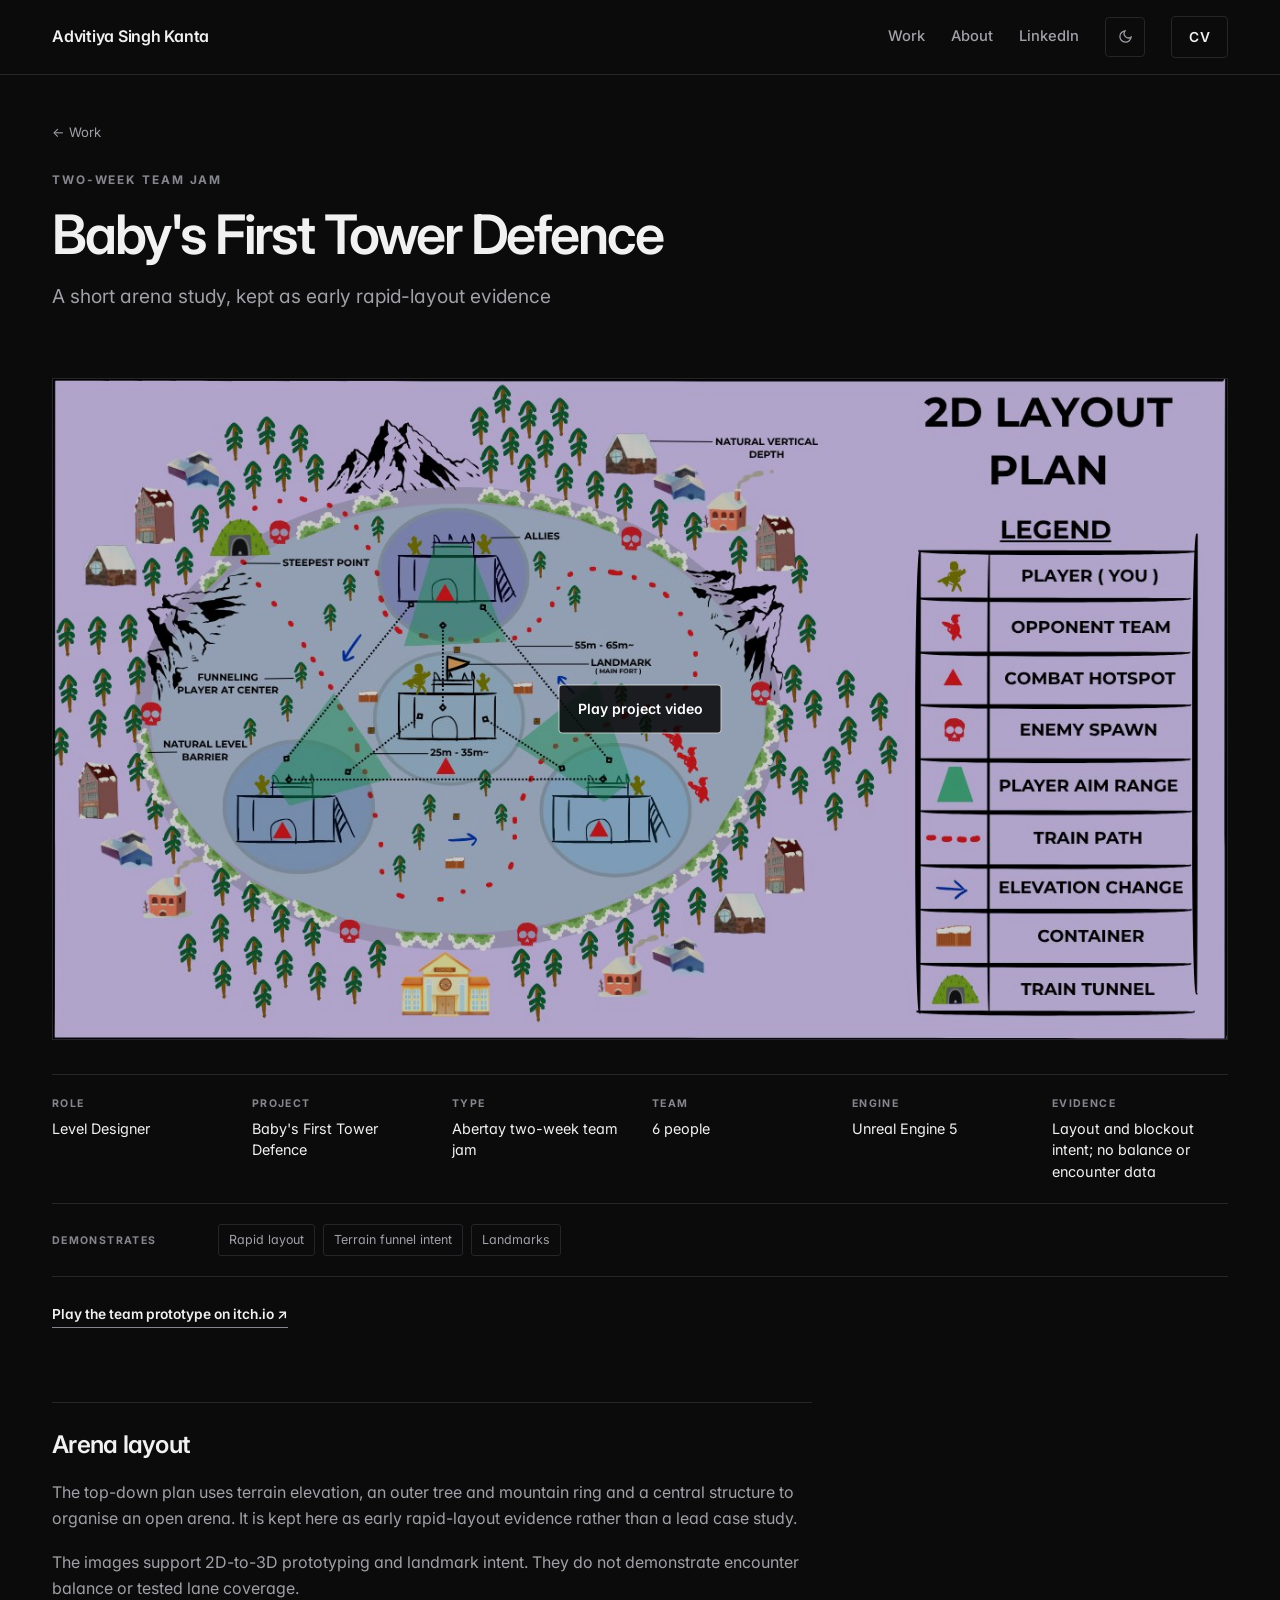
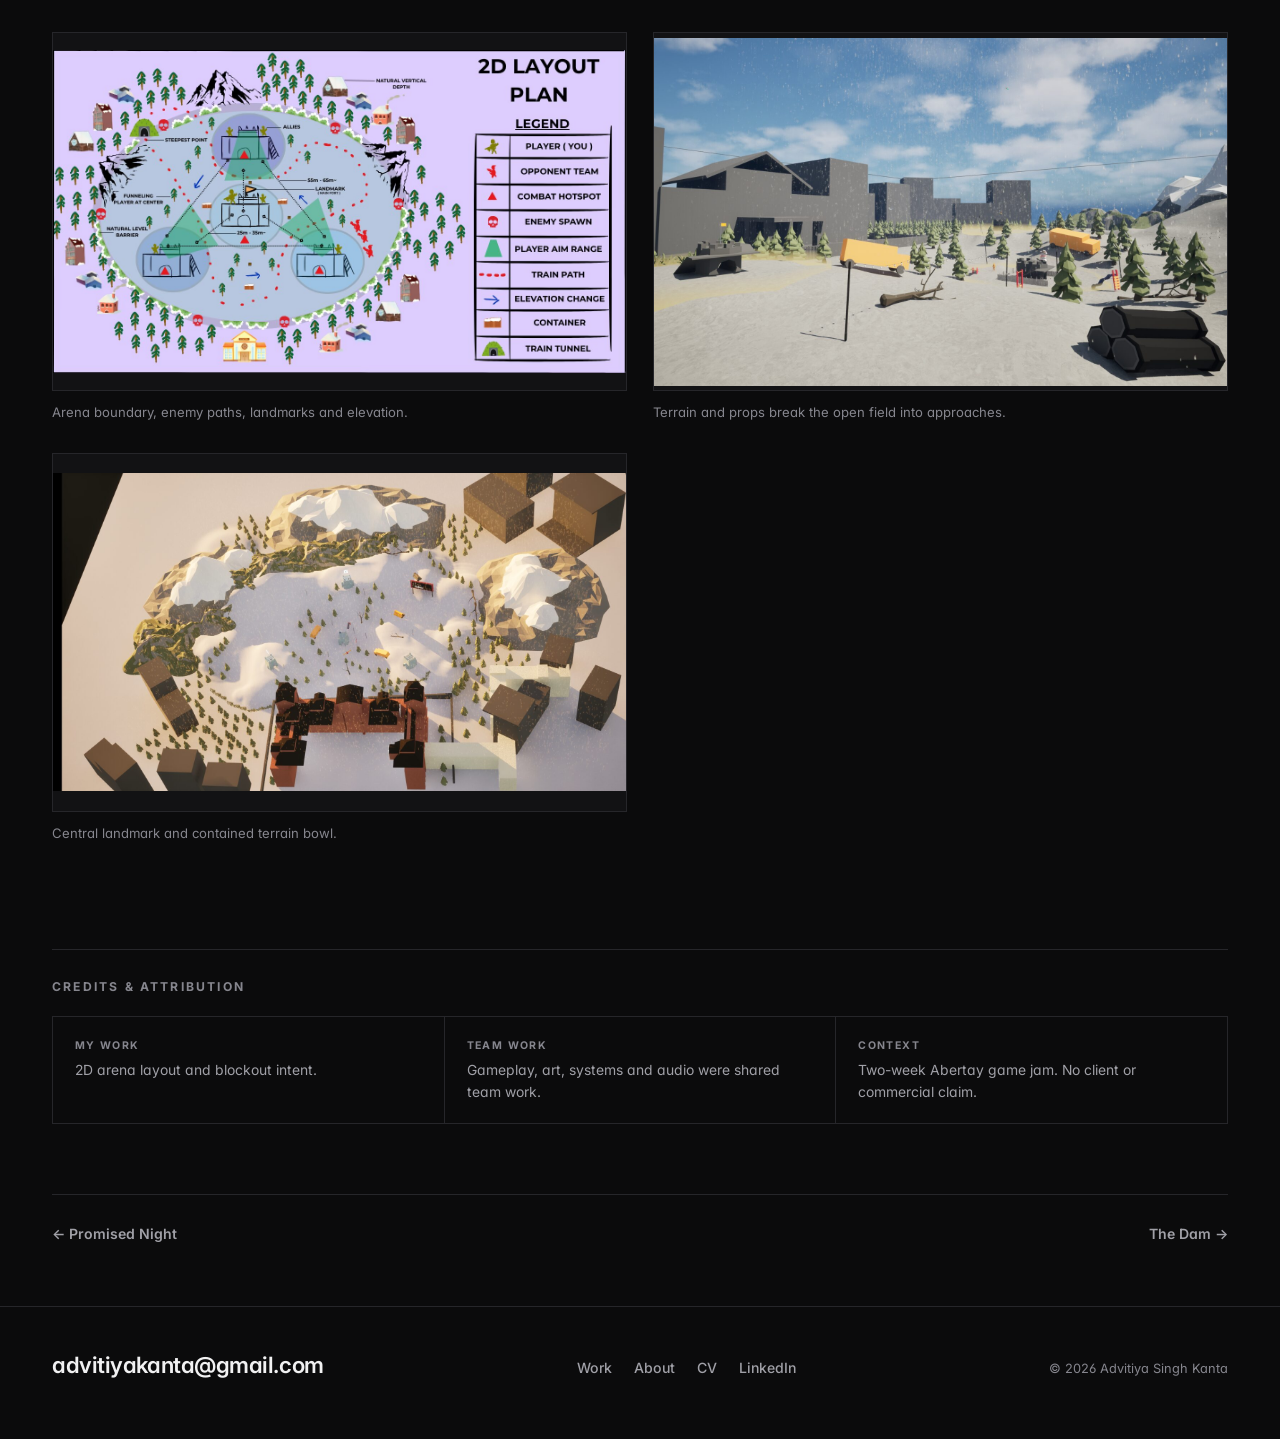
==== commit 12663c83: "Add files via upload" ====
--- a/work/babys-first-tower-defence/index.html
+++ b/work/babys-first-tower-defence/index.html
@@ -3,19 +3,20 @@
 <head>
   <meta charset="UTF-8">
   <meta name="viewport" content="width=device-width, initial-scale=1.0">
-  <title>Baby's First Tower Defence · Level Design Case Study</title>
-  <meta name="description" content="Earlier two-week UE5 team-jam project showing a 2D arena plan, terrain funnel intent and landmark-based readability.">
+  <title>Baby's First Tower Defence | Advitiya Singh Kanta, Level Designer</title>
+  <meta name="description" content="A two-week Unreal Engine 5 team jam project showing a 2D arena plan, terrain funnel intent and landmark-based readability.">
   <meta name="robots" content="index,follow">
   <link rel="canonical" href="https://advitiyakanta.github.io/work/babys-first-tower-defence/">
   <meta property="og:type" content="website">
-  <meta property="og:title" content="Baby's First Tower Defence · Level Design Case Study">
-  <meta property="og:description" content="Earlier two-week UE5 team-jam project showing a 2D arena plan, terrain funnel intent and landmark-based readability.">
+  <meta property="og:title" content="Baby's First Tower Defence | Advitiya Singh Kanta, Level Designer">
+  <meta property="og:description" content="A two-week Unreal Engine 5 team jam project showing a 2D arena plan, terrain funnel intent and landmark-based readability.">
   <meta property="og:url" content="https://advitiyakanta.github.io/work/babys-first-tower-defence/">
   <meta property="og:image" content="https://advitiyakanta.github.io/assets/projects/babys-first-tower-defence/layout-2d-plan.jpg">
   <meta name="twitter:card" content="summary_large_image">
-  <meta name="twitter:title" content="Baby's First Tower Defence · Level Design Case Study">
-  <meta name="twitter:description" content="Earlier two-week UE5 team-jam project showing a 2D arena plan, terrain funnel intent and landmark-based readability.">
+  <meta name="twitter:title" content="Baby's First Tower Defence | Advitiya Singh Kanta, Level Designer">
+  <meta name="twitter:description" content="A two-week Unreal Engine 5 team jam project showing a 2D arena plan, terrain funnel intent and landmark-based readability.">
   <meta name="twitter:image" content="https://advitiyakanta.github.io/assets/projects/babys-first-tower-defence/layout-2d-plan.jpg">
+  <link rel="icon" href="../../assets/favicon.svg" type="image/svg+xml">
   <link rel="preconnect" href="https://fonts.googleapis.com">
   <link rel="preconnect" href="https://fonts.gstatic.com" crossorigin>
   <link href="https://fonts.googleapis.com/css2?family=Inter:wght@400;500;600;700&amp;display=swap" rel="stylesheet">
@@ -23,41 +24,39 @@
 </head>
 <body class="inner project-page" data-project="babys-first-tower-defence" data-root="../../">
   <a class="skip-link" href="#main-content">Skip to project</a>
-  <div class="fg" aria-hidden="true"></div>
 
   <header class="site">
     <div class="wrap bar">
       <a class="brand" href="../../index.html">Advitiya Singh Kanta</a>
       <nav aria-label="Primary navigation">
-        <a href="../../index.html#selected-work">Work</a>
+        <a href="../../index.html#work">Work</a>
         <a href="../../about.html">About</a>
-        <a href="mailto:advitiyakanta@gmail.com">Contact</a>
-        <a href="https://www.linkedin.com/in/advitiyasinghkanta/" target="_blank" rel="noopener noreferrer" aria-label="Advitiya Singh Kanta on LinkedIn">
-          <svg viewBox="0 0 24 24" width="16" height="16" fill="currentColor" aria-hidden="true"><path d="M20.45 20.45h-3.55v-5.57c0-1.33-.03-3.04-1.85-3.04-1.85 0-2.14 1.45-2.14 2.94v5.67H9.36V9h3.41v1.56h.05c.47-.9 1.63-1.85 3.36-1.85 3.6 0 4.27 2.37 4.27 5.45v6.29zM5.34 7.43a2.06 2.06 0 1 1 0-4.12 2.06 2.06 0 0 1 0 4.12zM7.12 20.45H3.56V9h3.56v11.45z"/></svg>
-        </a>
+        <a href="https://www.linkedin.com/in/advitiyasinghkanta/" target="_blank" rel="noopener noreferrer">LinkedIn</a>
         <button class="menu-btn" type="button" id="menuBtn" aria-label="Open menu" aria-expanded="false" aria-controls="menuPanel"><span></span><span></span></button>
         <button class="theme-btn" type="button" id="themeBtn" aria-label="Switch to light colour theme" aria-pressed="false" title="Switch theme">
           <svg class="moon" viewBox="0 0 24 24" width="15" height="15" fill="none" stroke="currentColor" stroke-width="2" aria-hidden="true"><path d="M21 12.79A9 9 0 1 1 11.21 3 7 7 0 0 0 21 12.79z"/></svg>
           <svg class="sun" viewBox="0 0 24 24" width="15" height="15" fill="none" stroke="currentColor" stroke-width="2" aria-hidden="true"><circle cx="12" cy="12" r="4"/><path d="M12 2v2M12 20v2M4.9 4.9l1.4 1.4M17.7 17.7l1.4 1.4M2 12h2M20 12h2M4.9 19.1l1.4-1.4M17.7 6.3l1.4-1.4"/></svg>
         </button>
-        <a class="cv" href="../../assets/downloads/Advitiya-Singh-Kanta-CV.pdf" target="_blank" rel="noopener">CV</a>
+        <a class="cv" href="../../assets/downloads/Advitiya-Singh-Kanta-Level-Designer-CV.pdf" target="_blank" rel="noopener">CV</a>
       </nav>
     </div>
     <nav class="menu-panel" id="menuPanel" aria-label="Mobile navigation">
-      <a href="../../index.html#selected-work">Work</a>
+      <a href="../../index.html#work">Work</a>
       <a href="../../about.html">About</a>
-      <a href="mailto:advitiyakanta@gmail.com">Contact</a>
-      <a href="../../assets/downloads/Advitiya-Singh-Kanta-CV.pdf" target="_blank" rel="noopener">CV</a>
+      <a href="../../assets/downloads/Advitiya-Singh-Kanta-Level-Designer-CV.pdf" target="_blank" rel="noopener">CV</a>
+      <a href="https://www.linkedin.com/in/advitiyasinghkanta/" target="_blank" rel="noopener noreferrer">LinkedIn</a>
+      <a href="mailto:advitiyakanta@gmail.com">Email</a>
+      <button class="theme-toggle" type="button" data-theme-toggle aria-pressed="false" aria-label="Switch to light colour theme">Switch to light colour theme</button>
     </nav>
   </header>
 
   <main class="page" id="main-content" tabindex="-1">
-    <noscript><div class="wrap noscript-note"><p><strong>Baby's First Tower Defence:</strong> Earlier two-week UE5 team-jam project showing a 2D arena plan, terrain funnel intent and landmark-based readability.</p><p>JavaScript is required for the illustrated case study. Navigation and downloads remain available.</p></div></noscript>
+    <noscript><div class="wrap noscript-note"><p><strong>Baby's First Tower Defence:</strong> A two-week Unreal Engine 5 team jam project showing a 2D arena plan, terrain funnel intent and landmark-based readability.</p><p>JavaScript is required for the illustrated case study. Navigation and downloads remain available.</p></div></noscript>
     <div class="wrap">
-      <a class="back" href="../../index.html#selected-work"><span aria-hidden="true">←</span> Selected work</a>
+      <a class="back" href="../../index.html#work"><span aria-hidden="true">←</span> Work</a>
       <div class="project-hero" id="project-hero">
         <h1>Level Design case study</h1>
-        <p class="subtitle">Choose a project from the selected-work page.</p>
+        <p class="subtitle">Choose a project from the work page.</p>
       </div>
       <div id="project-media"></div>
       <section class="project-summary" id="project-summary" aria-label="Project at a glance"></section>
@@ -70,7 +69,7 @@
 
   <div class="lightbox" id="lightbox" role="dialog" aria-modal="true" aria-label="Expanded project image" hidden>
     <button class="lightbox-close" type="button" aria-label="Close expanded image">Close <span aria-hidden="true">×</span></button>
-    <img alt="">
+    <img src="[data-uri]" alt="">
     <p>Press Escape to close</p>
   </div>
 
@@ -78,8 +77,8 @@
     <div class="wrap foot">
       <a class="mail" href="mailto:advitiyakanta@gmail.com">advitiyakanta@gmail.com</a>
       <nav class="foot-nav" aria-label="Footer navigation">
-        <a href="../../index.html#selected-work">Work</a><a href="../../about.html">About</a>
-        <a href="../../assets/downloads/Advitiya-Singh-Kanta-CV.pdf" target="_blank" rel="noopener">CV</a>
+        <a href="../../index.html#work">Work</a><a href="../../about.html">About</a>
+        <a href="../../assets/downloads/Advitiya-Singh-Kanta-Level-Designer-CV.pdf" target="_blank" rel="noopener">CV</a>
         <a href="https://www.linkedin.com/in/advitiyasinghkanta/" target="_blank" rel="noopener noreferrer">LinkedIn</a>
       </nav>
       <span class="foot-copy">© 2026 Advitiya Singh Kanta</span>
--- a/css/style.css
+++ b/css/style.css
@@ -1,58 +1,29 @@
 /* ============================================================
-   ADVITIYA SINGH KANTA · PORTFOLIO
+   ADVITIYA SINGH KANTA · LEVEL DESIGN PORTFOLIO
    One typeface. Monochrome interface. The work carries the colour.
    ============================================================ */
 
 :root {
-  --bg: #0a0a0b;
-  --bg-2: #101012;
-  --line: #232326;
-  --text: #f0f0f1;
-  --dim: #9a9aa1;
-  --faint: #85858d;
+  --bg: #0b0b0c;
+  --bg-2: #121214;
+  --line: #26262a;
+  --text: #f1f1f2;
+  --dim: #a0a0a7;
+  --faint: #86868e;
   --accent: #d9a441;
-  --maxw: 1280px;
+  --maxw: 1240px;
   --gut: 32px;
-}
-
-/* Light theme. Same structure, inverted values. */
+  --col: 760px;
+}
+
 body.light {
-  --bg: #f7f7f5;
-  --bg-2: #ececea;
-  --line: #dcdcd8;
-  --text: #16161a;
+  --bg: #f8f8f6;
+  --bg-2: #eeeeeb;
+  --line: #dddcd8;
+  --text: #17171a;
   --dim: #55555d;
-  --faint: #66666e;
-  --accent: #805418;
-}
-body.light .backdrop { opacity: 0.16; }
-body.light .backdrop::after {
-  background: linear-gradient(180deg, rgba(247,247,245,0.72) 0%, rgba(247,247,245,0.9) 42%, rgba(247,247,245,0.97) 100%);
-}
-/* The .fg wash is fixed to the viewport. On the homepage it sits over the
-   dark hero photo, where the header text is white in both themes. A light
-   wash there erases that text, so in light mode the wash only applies once
-   the hero has scrolled away, or on inner pages which have no hero. */
-body.light .fg { background: none; }
-body.light.scrolled .fg,
-body.light.inner .fg {
-  background:
-    linear-gradient(180deg, rgba(247,247,245,0.6) 0%, rgba(247,247,245,0) 12%),
-    linear-gradient(0deg,   rgba(247,247,245,0.4) 0%, rgba(247,247,245,0) 9%);
-}
-body.light .lightbox { background: rgba(20,20,22,0.62); }
-/* The hero sits on a photo, so its text stays light in both themes.
-   In light mode the image ends on a clean edge instead of fading into
-   the page, which would band from near-black to near-white. */
-body.light .hero-veil {
-  background: linear-gradient(180deg,
-    rgba(10,10,11,0.58) 0%,
-    rgba(10,10,11,0.10) 24%,
-    rgba(10,10,11,0.30) 48%,
-    rgba(10,10,11,0.66) 66%,
-    rgba(10,10,11,0.88) 82%,
-    rgba(10,10,11,0.98) 93%,
-    rgba(10,10,11,1) 100%);
+  --faint: #67676f;
+  --accent: #7d5214;
 }
 
 * { margin: 0; padding: 0; box-sizing: border-box; }
@@ -62,695 +33,463 @@
 body {
   background: var(--bg);
   color: var(--text);
-  transition: background-color 0.35s ease, color 0.35s ease;
   font-family: "Inter", system-ui, -apple-system, "Segoe UI", sans-serif;
   font-size: 16px;
-  line-height: 1.6;
+  line-height: 1.62;
   -webkit-font-smoothing: antialiased;
   font-feature-settings: "cv02","cv03","cv04","cv11";
-}
-
-h1, h2, h3 { font-weight: 600; letter-spacing: -0.025em; line-height: 1.08; }
+  transition: background-color 0.3s ease, color 0.3s ease;
+}
+
+h1, h2, h3 { font-weight: 600; letter-spacing: -0.025em; line-height: 1.12; }
 a { color: inherit; text-decoration: none; }
 img { display: block; max-width: 100%; height: auto; }
 button { font: inherit; }
 
-:focus-visible {
-  outline: 3px solid #f2b84b;
-  outline-offset: 4px;
-}
+:focus-visible { outline: 3px solid var(--accent); outline-offset: 3px; }
+body.light :focus-visible { outline-color: #a06c1c; }
+
 .skip-link {
   position: fixed; top: 10px; left: 10px; z-index: 200;
-  transform: translateY(-150%); padding: 10px 14px;
-  background: var(--text); color: var(--bg); border-radius: 4px;
-  font-weight: 700;
+  transform: translateY(-160%); padding: 10px 14px;
+  background: var(--text); color: var(--bg); border-radius: 4px; font-weight: 700;
 }
 .skip-link:focus { transform: translateY(0); }
 
 .wrap { max-width: var(--maxw); margin: 0 auto; padding: 0 var(--gut); }
 @media (max-width: 700px) { :root { --gut: 20px; } }
 
-/* ---------- Header ----------
-   Over the hero photo the nav must stay light in BOTH themes.
-   Once the header docks (or on inner pages) it follows the theme. */
+/* ---------- Header ---------- */
 header.site {
-  position: absolute; top: 0; left: 0; right: 0; z-index: 40;
-  --nav: rgba(255,255,255,0.82);
-  --nav-on: #ffffff;
-  --nav-line: rgba(255,255,255,0.32);
-  transition: background-color 0.35s ease, border-color 0.35s ease;
-}
-body.scrolled header.site, body.inner header.site {
-  --nav: var(--dim);
-  --nav-on: var(--text);
-  --nav-line: var(--line);
-}
-header.site .bar { display: flex; align-items: center; justify-content: space-between; height: 78px; }
-.brand {
-  font-size: 1.02rem; font-weight: 600; letter-spacing: -0.015em;
-  color: var(--nav-on); transition: opacity 0.15s, color 0.35s ease;
-}
-.brand:hover { opacity: 0.7; }
-header nav { display: flex; align-items: center; gap: 30px; }
-header nav a {
-  position: relative; font-size: 0.95rem; font-weight: 500;
-  color: var(--nav); transition: color 0.35s ease;
-}
-header nav a:not(.cv):not([aria-label])::after {
-  content: ""; position: absolute; left: 0; right: 0; bottom: -6px; height: 1px;
+  position: sticky; top: 0; z-index: 40;
+  background: var(--bg);
+  border-bottom: 1px solid transparent;
+  transition: border-color 0.25s ease, background-color 0.3s ease;
+}
+body.scrolled header.site, body.inner header.site { border-bottom-color: var(--line); }
+header.site .bar { display: flex; align-items: center; justify-content: space-between; height: 74px; gap: 18px; }
+
+.brand { font-size: 1rem; font-weight: 600; letter-spacing: -0.015em; }
+.brand:hover { opacity: 0.72; }
+
+header nav { display: flex; align-items: center; gap: 26px; }
+header nav a { position: relative; font-size: 0.92rem; font-weight: 500; color: var(--dim); transition: color 0.2s ease; }
+header nav a:hover, header nav a[aria-current="page"] { color: var(--text); }
+header nav a:not(.cv)::after {
+  content: ""; position: absolute; left: 0; right: 0; bottom: -5px; height: 1px;
   background: currentColor; transform: scaleX(0); transform-origin: left;
-  transition: transform 0.28s cubic-bezier(0.16,0.84,0.24,1);
-}
-header nav a:hover { color: var(--nav-on); }
-header nav a:not(.cv):not([aria-label]):hover::after { transform: scaleX(1); }
-header nav a[aria-label] { display: inline-flex; opacity: 0.85; }
-header nav a[aria-label]:hover { opacity: 1; }
+  transition: transform 0.25s cubic-bezier(0.16,0.84,0.24,1);
+}
+header nav a:not(.cv):hover::after { transform: scaleX(1); }
 header nav a.cv {
-  border: 1px solid var(--nav-line); border-radius: 4px;
-  padding: 9px 18px; font-weight: 600; font-size: 0.9rem; letter-spacing: 0.04em;
-  color: var(--nav-on);
-  transition: border-color 0.25s ease, background-color 0.25s ease, color 0.35s ease;
-}
-header nav a.cv:hover { border-color: var(--nav-on); background: color-mix(in srgb, var(--nav-on) 10%, transparent); }
-
-/* Theme switch */
+  border: 1px solid var(--line); border-radius: 4px; padding: 9px 17px;
+  font-weight: 600; font-size: 0.86rem; letter-spacing: 0.03em; color: var(--text);
+  transition: border-color 0.2s ease;
+}
+header nav a.cv::after { display: none; }
+header nav a.cv:hover { border-color: var(--text); }
+
 .theme-btn {
   appearance: none; background: transparent; cursor: pointer;
-  border: 1px solid var(--nav-line); border-radius: 4px;
-  width: 44px; height: 44px; display: inline-flex;
-  align-items: center; justify-content: center;
-  color: var(--nav); padding: 0;
-  transition: color 0.35s ease, border-color 0.25s ease;
-}
-.theme-btn:hover { color: var(--nav-on); border-color: var(--nav-on); }
+  border: 1px solid var(--line); border-radius: 4px;
+  width: 40px; height: 40px; display: inline-flex; align-items: center; justify-content: center;
+  color: var(--dim); padding: 0; transition: color 0.2s, border-color 0.2s;
+}
+.theme-btn:hover { color: var(--text); border-color: var(--text); }
 .theme-btn .sun { display: none; }
 body.light .theme-btn .sun { display: block; }
 body.light .theme-btn .moon { display: none; }
 
-/* ---------- Mobile menu ----------
-   Below 700px the header cannot hold the text links next to the name,
-   theme switch and CV button, so they move into a panel behind this
-   button. Desktop is untouched: .menu-btn and .menu-panel never show. */
+/* Mobile menu */
 .menu-btn {
   display: none; appearance: none; background: transparent; cursor: pointer;
-  border: 1px solid var(--nav-line); border-radius: 4px;
-  width: 44px; height: 44px; padding: 0;
+  border: 1px solid var(--line); border-radius: 4px; width: 40px; height: 40px; padding: 0;
   flex-direction: column; align-items: center; justify-content: center; gap: 5px;
-  transition: border-color 0.25s ease;
-}
-.menu-btn span {
-  display: block; width: 15px; height: 1.5px; background: var(--nav);
-  transition: transform 0.3s cubic-bezier(0.16,0.84,0.24,1), opacity 0.2s, background-color 0.35s;
-}
+}
+.menu-btn span { display: block; width: 15px; height: 1.5px; background: var(--dim); transition: transform 0.28s cubic-bezier(0.16,0.84,0.24,1); }
 body.menu-open .menu-btn span:first-child { transform: translateY(3.25px) rotate(45deg); }
-body.menu-open .menu-btn span:last-child  { transform: translateY(-3.25px) rotate(-45deg); }
-body.menu-open .menu-btn { border-color: var(--nav-on); }
+body.menu-open .menu-btn span:last-child { transform: translateY(-3.25px) rotate(-45deg); }
+body.menu-open .menu-btn { border-color: var(--text); }
 
 .menu-panel {
-  display: none; flex-direction: column;
-  border-top: 1px solid var(--line);
-  background: color-mix(in srgb, var(--bg) 96%, transparent);
-  backdrop-filter: blur(18px); -webkit-backdrop-filter: blur(18px);
-  padding: 6px var(--gut) 14px;
-}
-.menu-panel a {
-  color: var(--text); font-size: 1.06rem; font-weight: 500;
-  padding: 15px 0; border-bottom: 1px solid var(--line);
-}
+  display: none; flex-direction: column; align-items: stretch; gap: 0; text-align: left;
+  border-top: 1px solid var(--line); background: var(--bg); padding: 4px var(--gut) 12px;
+}
+.menu-panel a { display: block; color: var(--text); font-size: 1.02rem; font-weight: 500; padding: 14px 0; border-bottom: 1px solid var(--line); }
 .menu-panel a:last-child { border-bottom: 0; }
 
-@media (max-width: 700px) {
-  header nav { gap: 14px; }
-  header nav a:not(.cv):not([aria-label]) { display: none; }
-  .brand { font-size: 0.95rem; }
+@media (max-width: 760px) {
+  header .bar nav { gap: 12px; }
+  header .bar nav a:not(.cv) { display: none; }
   .menu-btn { display: flex; }
-  body.menu-open .menu-panel { display: flex; animation: menuIn 0.24s ease both; }
-  /* Header must be opaque while the panel is open, including over the hero. */
-  body.menu-open header.site {
-    position: fixed; background: color-mix(in srgb, var(--bg) 96%, transparent);
-    backdrop-filter: blur(18px);
-    --nav: var(--dim); --nav-on: var(--text); --nav-line: var(--line);
-  }
-}
-
-@media (max-width: 560px) {
-  header nav a[aria-label], header nav .cv { display: none; }
-  header nav { gap: 10px; }
-  header.site .bar { height: 70px; }
-  .brand { max-width: 180px; white-space: nowrap; overflow: hidden; text-overflow: ellipsis; }
-}
-@keyframes menuIn { from { opacity: 0; transform: translateY(-6px); } to { opacity: 1; transform: none; } }
-
-/* body scroll state: solid header */
-body.scrolled header.site {
-  position: fixed; background: color-mix(in srgb, var(--bg) 88%, transparent);
-  backdrop-filter: blur(14px); border-bottom: 1px solid var(--line);
-}
-
-/* ---------- Hero ---------- */
-.hero { position: relative; height: 94svh; min-height: 600px; display: flex; align-items: flex-end; overflow: hidden; }
-.hero-img {
-  position: absolute; inset: 0; width: 100%; height: 100%;
-  object-fit: cover; object-position: center 42%;
-}
-/* Long, staged fade so the image dissolves into the page instead of ending on a line. */
-.hero-veil {
-  position: absolute; inset: 0; pointer-events: none;
-  background: linear-gradient(180deg,
-    rgba(10,10,11,0.58) 0%,
-    rgba(10,10,11,0.10) 24%,
-    rgba(10,10,11,0.30) 48%,
-    rgba(10,10,11,0.66) 66%,
-    rgba(10,10,11,0.88) 82%,
-    rgba(10,10,11,0.98) 93%,
-    var(--bg) 100%);
-}
-.hero-text { position: relative; padding-bottom: 8vh; }
-.hero-role {
-  font-size: clamp(0.8rem, 1.05vw, 0.95rem); font-weight: 600;
-  letter-spacing: 0.26em; text-transform: uppercase;
-  color: rgba(255,255,255,0.72); margin-bottom: 16px;
-}
-.hero-text h1 {
-  font-size: clamp(2.9rem, 7vw, 6.2rem);
-  font-weight: 600; letter-spacing: -0.05em; margin-bottom: 24px;
-  text-shadow: 0 2px 44px rgba(0,0,0,0.55);
-  color: #f0f0f1;
-}
-.hero-text .lede {
-  font-size: clamp(1.1rem, 1.55vw, 1.35rem);
-  font-weight: 400; color: rgba(255,255,255,0.94);
-  max-width: 40em; line-height: 1.55;
-  letter-spacing: -0.005em; margin-bottom: 28px;
-  text-shadow: 0 1px 26px rgba(0,0,0,0.55);
-}
-.hero-meta {
-  font-size: clamp(0.78rem, 1vw, 0.9rem); letter-spacing: 0.14em;
-  text-transform: uppercase; color: rgba(255,255,255,0.78); font-weight: 600;
-}
-/* Scroll hint */
-.hero-cue {
-  position: absolute; bottom: 3.4vh; z-index: 2;
-  right: max(var(--gut), calc((100vw - var(--maxw)) / 2 + var(--gut)));
-  font-size: 0.7rem; letter-spacing: 0.18em; text-transform: uppercase;
-  font-weight: 600; color: rgba(255,255,255,0.42);
-}
-@media (max-width: 780px) { .hero-cue { display: none; } }
-
-/* ---------- Foreground depth layer ----------
-   Sits above content, below header. Softens the top and bottom
-   edges of the viewport so scrolling reads as depth, not a flat sheet. */
-.fg {
-  position: fixed; inset: 0; z-index: 30; pointer-events: none;
-  background:
-    linear-gradient(180deg, rgba(10,10,11,0.62) 0%, rgba(10,10,11,0) 12%),
-    linear-gradient(0deg,   rgba(10,10,11,0.42) 0%, rgba(10,10,11,0) 9%),
-    radial-gradient(135% 105% at 50% 50%, transparent 62%, rgba(10,10,11,0.26) 100%);
-}
-
-/* ---------- Tiers ---------- */
-.tier { padding: 120px 0 0; }
-.tier:last-of-type { padding-bottom: 130px; }
-@media (max-width: 700px) { .tier { padding-top: 78px; } }
-
-.tier-head {
-  display: flex; align-items: baseline; gap: 20px;
-  padding-bottom: 22px; margin-bottom: 46px;
-  border-bottom: 1px solid var(--line);
-}
-.idx {
-  font-size: 0.74rem; font-weight: 600; letter-spacing: 0.14em;
-  color: var(--faint); font-variant-numeric: tabular-nums;
-}
-.tier-head h2 { font-size: clamp(1.5rem, 2.4vw, 2rem); }
-.tier-note { margin-left: auto; font-size: 0.8rem; color: var(--faint); letter-spacing: 0.04em; }
-
-/* ---------- Project blocks ---------- */
+  body.menu-open .menu-panel { display: flex; }
+  body.menu-open header.site { border-bottom-color: var(--line); }
+}
+.menu-panel .theme-toggle {
+  appearance: none; background: transparent; border: 0; border-bottom: 1px solid var(--line);
+  color: var(--text); font-size: 1.02rem; font-weight: 500; padding: 14px 0; text-align: left; cursor: pointer;
+}
+.menu-panel .theme-toggle:last-child { border-bottom: 0; }
+@media (max-width: 460px) {
+  header .bar nav .theme-btn { display: none; }
+  header.site .bar { height: 66px; }
+  .brand { max-width: 190px; white-space: nowrap; overflow: hidden; text-overflow: ellipsis; }
+}
+
+/* ---------- Intro ---------- */
+.intro { padding: clamp(56px, 10vh, 116px) 0 clamp(52px, 8vh, 96px); }
+.intro-role {
+  font-size: 0.76rem; font-weight: 600; letter-spacing: 0.2em; text-transform: uppercase;
+  color: var(--faint); margin-bottom: 20px;
+}
+.intro h1 {
+  font-size: clamp(2.5rem, 6.4vw, 4.6rem);
+  letter-spacing: -0.045em; margin-bottom: 26px;
+}
+.intro-line {
+  font-size: clamp(1.3rem, 2.5vw, 2.05rem); font-weight: 500;
+  letter-spacing: -0.025em; line-height: 1.24; max-width: 18ch; margin-bottom: 22px;
+}
+.intro-sub { font-size: clamp(1rem, 1.25vw, 1.1rem); color: var(--dim); max-width: 58ch; margin-bottom: 24px; }
+.intro-proof {
+  display: flex; flex-wrap: wrap; gap: 4px 0; list-style: none;
+  font-size: 0.86rem; color: var(--text);
+  padding-top: 20px; border-top: 1px solid var(--line); max-width: 62ch;
+}
+.intro-proof li { white-space: nowrap; }
+.intro-proof li:not(:last-child)::after { content: "·"; color: var(--faint); padding: 0 10px; }
+
+.intro-actions, .about-actions, .closing-actions {
+  display: flex; align-items: center; flex-wrap: wrap; gap: 12px 18px; margin-top: 28px;
+}
+.button {
+  display: inline-flex; min-height: 44px; align-items: center; justify-content: center;
+  padding: 10px 20px; border: 1px solid var(--line); border-radius: 4px;
+  color: var(--text); font-size: 0.88rem; font-weight: 600;
+  transition: border-color 0.2s, background-color 0.2s, color 0.2s;
+}
+.button:hover { border-color: var(--text); }
+.button.primary { background: var(--text); color: var(--bg); border-color: var(--text); }
+.button.primary:hover { background: transparent; color: var(--text); }
+.text-action { font-size: 0.88rem; font-weight: 600; border-bottom: 1px solid var(--faint); padding: 6px 1px 3px; }
+.text-action:hover { color: var(--accent); border-color: var(--accent); }
+
+/* ---------- Section titles ---------- */
+.section-title {
+  font-size: 0.76rem; font-weight: 700; letter-spacing: 0.18em; text-transform: uppercase;
+  color: var(--faint); padding-top: 20px; border-top: 1px solid var(--line); margin-bottom: 44px;
+}
+
+/* ---------- Work ---------- */
+.work { padding-bottom: clamp(60px, 9vw, 110px); }
+.more { padding-bottom: clamp(60px, 9vw, 110px); }
+
 .proj { display: block; }
-.proj figure { overflow: hidden; background: var(--bg-2); }
+.proj figure { overflow: hidden; background: var(--bg-2); border: 1px solid var(--line); }
 .proj figure img {
   width: 100%; height: 100%; object-fit: cover;
-  transition: transform 0.85s cubic-bezier(0.16, 0.84, 0.24, 1), filter 0.4s ease;
-  filter: saturate(0.96);
-}
-.proj:hover figure img { transform: scale(1.028); filter: saturate(1.06); }
-
-.info { padding-top: 22px; display: flex; gap: 48px; align-items: flex-start; }
-.info-main { flex: 1; min-width: 0; }
-.info-side { flex-shrink: 0; text-align: right; }
-
-.label {
-  font-size: 0.73rem; text-transform: uppercase; letter-spacing: 0.13em;
-  color: var(--dim); font-weight: 600; margin-bottom: 12px;
-}
-.proj h3 { margin-bottom: 12px; transition: color 0.18s ease; }
+  transition: transform 0.7s cubic-bezier(0.16,0.84,0.24,1);
+}
+.proj:hover figure img { transform: scale(1.022); }
+
+.proj .info { padding-top: 20px; }
+.proj .num {
+  display: block; font-size: 0.72rem; font-weight: 700; letter-spacing: 0.14em;
+  color: var(--faint); font-variant-numeric: tabular-nums; margin-bottom: 10px;
+}
+.proj h3 { margin-bottom: 8px; transition: color 0.2s ease; }
 .proj:hover h3 { color: var(--accent); }
-.desc { color: var(--dim); max-width: 56ch; }
-.facts {
-  margin-top: 14px; font-size: 0.82rem; color: var(--faint);
-  letter-spacing: 0.02em;
-}
+.proj .label { font-size: 0.78rem; font-weight: 600; letter-spacing: 0.06em; color: var(--dim); margin-bottom: 14px; }
+.proj .desc { color: var(--dim); max-width: 58ch; }
+.proj .facts { margin-top: 12px; font-size: 0.8rem; color: var(--faint); }
+.proj .facts span { padding: 0 4px; }
 .go {
-  display: inline-block; margin-top: 18px; font-size: 0.84rem; font-weight: 600;
-  letter-spacing: 0.02em; color: var(--text);
-  border-bottom: 1px solid var(--faint); padding-bottom: 2px;
-  transition: color 0.18s, border-color 0.18s;
+  display: inline-block; margin-top: 18px; font-size: 0.82rem; font-weight: 600;
+  border-bottom: 1px solid var(--faint); padding-bottom: 2px; transition: color 0.2s, border-color 0.2s;
 }
 .proj:hover .go { color: var(--accent); border-color: var(--accent); }
 
-.info-side dl { font-size: 0.82rem; line-height: 1.5; }
-.info-side dt {
-  color: var(--faint); text-transform: uppercase; letter-spacing: 0.1em;
-  font-size: 0.68rem; font-weight: 600; margin-top: 10px;
-}
-.info-side dt:first-child { margin-top: 0; }
-.info-side dd { color: var(--dim); }
-@media (max-width: 860px) {
-  .info { flex-direction: column; gap: 18px; }
-  .info-side { text-align: left; }
-  .info-side dl { display: flex; gap: 26px; }
-  .info-side dt { margin-top: 0; }
-}
-
-/* Scale ladder: hierarchy through image ratio + type size */
-.scale-1 figure { aspect-ratio: 21 / 9; }
-.scale-1 h3 { font-size: clamp(2rem, 3.6vw, 3rem); }
-.scale-1 .desc { font-size: 1.08rem; }
-
-.scale-2 figure { aspect-ratio: 16 / 10; }
-.scale-2 h3 { font-size: clamp(1.7rem, 2.7vw, 2.3rem); }
-.scale-2 .desc { font-size: 1.02rem; }
-
-.scale-3 figure { aspect-ratio: 16 / 10; }
-.scale-3 h3 { font-size: clamp(1.3rem, 1.9vw, 1.6rem); }
-.scale-3 .desc { font-size: 0.95rem; }
-
-.scale-4 figure { aspect-ratio: 3 / 2; }
-.scale-4 h3 { font-size: 1.16rem; }
-.scale-4 .desc { font-size: 0.92rem; }
-.scale-4 .label { margin-bottom: 9px; }
-.scale-4 .info { padding-top: 18px; }
-
-/* ---------- Grids ---------- */
-.pair { display: grid; grid-template-columns: 1.55fr 1fr; gap: 56px; align-items: start; }
-.pair.even { grid-template-columns: 1fr 1fr; gap: 48px; }
-.triple { display: grid; grid-template-columns: repeat(3, 1fr); gap: 40px; }
-@media (max-width: 900px) {
-  .pair, .pair.even { grid-template-columns: 1fr; gap: 58px; }
-  .triple { grid-template-columns: 1fr; gap: 48px; }
-}
-
-/* ---------- About ---------- */
-.about-grid { display: grid; grid-template-columns: 0.85fr 1fr; gap: 60px; align-items: center; }
-.about-grid img { width: 100%; aspect-ratio: 4 / 3; object-fit: cover; }
-.about-lead { font-size: clamp(1.2rem, 1.9vw, 1.55rem); line-height: 1.4; letter-spacing: -0.015em; margin-bottom: 18px; }
-.about-grid p { color: var(--dim); }
-.about-links { margin-top: 24px; display: flex; gap: 28px; }
-.about-links a {
-  font-size: 0.86rem; font-weight: 600; color: var(--text);
-  border-bottom: 1px solid var(--faint); padding-bottom: 2px;
-}
-.about-links a:hover { color: var(--accent); border-color: var(--accent); }
-@media (max-width: 820px) { .about-grid { grid-template-columns: 1fr; gap: 32px; } }
+.proj.lead figure { aspect-ratio: 16 / 9; }
+.proj.lead h3 { font-size: clamp(1.9rem, 3.4vw, 2.9rem); }
+.proj.lead .desc { font-size: 1.05rem; }
+
+.lead-pair { display: grid; grid-template-columns: 1fr 1fr; gap: 52px; margin-top: 84px; }
+.lead-pair .proj figure { aspect-ratio: 16 / 10; }
+.lead-pair .proj h3 { font-size: clamp(1.5rem, 2.3vw, 1.95rem); }
+
+.more-grid { display: grid; grid-template-columns: repeat(6, 1fr); gap: 44px 34px; }
+.more-grid > .proj { grid-column: span 2; }
+.more-grid > .proj:nth-child(4), .more-grid > .proj:nth-child(5) { grid-column: span 3; }
+.proj.small figure { aspect-ratio: 3 / 2; }
+.proj.small .info { padding-top: 16px; }
+.proj.small h3 { font-size: 1.1rem; }
+.proj.small .label { font-size: 0.72rem; margin-bottom: 8px; }
+.proj.small .desc { font-size: 0.9rem; }
+
+@media (max-width: 960px) {
+  .lead-pair { grid-template-columns: 1fr; gap: 60px; margin-top: 60px; }
+  .more-grid { grid-template-columns: repeat(2, 1fr); gap: 40px 26px; }
+  .more-grid > .proj, .more-grid > .proj:nth-child(4), .more-grid > .proj:nth-child(5) { grid-column: auto; }
+}
+@media (max-width: 620px) {
+  .more-grid { grid-template-columns: 1fr; gap: 40px; }
+}
+
+/* ---------- Closing ---------- */
+.closing { border-top: 1px solid var(--line); padding: clamp(50px, 7vw, 78px) 0; }
+.closing-grid { display: grid; grid-template-columns: 1fr auto; gap: 30px 60px; align-items: center; }
+.closing h2 { font-size: clamp(1.4rem, 2.4vw, 2rem); margin-bottom: 8px; }
+.closing p { color: var(--dim); }
+.closing-actions { margin-top: 0; }
+@media (max-width: 760px) { .closing-grid { grid-template-columns: 1fr; } .closing-actions { margin-top: 6px; } }
 
 /* ---------- Footer ---------- */
-footer.site { border-top: 1px solid var(--line); padding: 44px 0 60px; }
+footer.site { border-top: 1px solid var(--line); padding: 40px 0 56px; }
 .foot { display: flex; align-items: baseline; justify-content: space-between; gap: 20px 30px; flex-wrap: wrap; }
-.mail { font-size: clamp(1.1rem, 2.2vw, 1.6rem); font-weight: 600; letter-spacing: -0.025em; }
+.mail { font-size: clamp(1rem, 2vw, 1.4rem); font-weight: 600; letter-spacing: -0.02em; }
 .mail:hover { color: var(--accent); }
-/* Footer nav also serves as the site nav on phones, where the header links
-   are hidden for space. Every page stays reachable without a menu. */
-.foot-nav { display: flex; gap: 24px; align-items: baseline; flex-wrap: wrap; }
-.foot-nav a { font-size: 0.9rem; font-weight: 500; color: var(--dim); transition: color 0.18s; }
+.foot-nav { display: flex; gap: 22px; align-items: baseline; flex-wrap: wrap; }
+.foot-nav a { font-size: 0.88rem; font-weight: 500; color: var(--dim); }
 .foot-nav a:hover { color: var(--text); }
-.foot-copy { font-size: 0.82rem; color: var(--faint); }
+.foot-copy { font-size: 0.8rem; color: var(--faint); }
 @media (max-width: 700px) {
-  .foot { flex-direction: column; align-items: flex-start; gap: 22px; }
-  .foot-nav { gap: 20px 22px; }
-  .foot-nav a { font-size: 1rem; }
+  .foot { flex-direction: column; align-items: flex-start; gap: 20px; }
+  .foot-nav a { font-size: 0.98rem; }
 }
 
 /* ---------- Reveal (content visible without JS) ---------- */
 @media (prefers-reduced-motion: no-preference) {
-  .js .reveal { opacity: 0; transform: translateY(14px); transition: opacity 0.8s ease, transform 0.8s cubic-bezier(0.16, 0.84, 0.24, 1); }
+  .js .reveal { opacity: 0; transform: translateY(12px); transition: opacity 0.6s ease, transform 0.6s cubic-bezier(0.16,0.84,0.24,1); }
   .js .reveal.in { opacity: 1; transform: none; }
 }
 
 /* ============================================================
-   INNER PAGES · project.html, about.html
+   INNER PAGES
    ============================================================ */
 
-body.inner header.site {
-  position: sticky; background: color-mix(in srgb, var(--bg) 86%, transparent);
-  backdrop-filter: blur(16px); border-bottom: 1px solid var(--line);
-}
-
-/* Blurred project backdrop: the level itself, behind the page. */
-.backdrop {
-  position: fixed; inset: 0; z-index: -2; pointer-events: none;
-  background-size: cover; background-position: center;
-  opacity: 0.34; transform: scale(1.12);
-}
-.backdrop::after {
-  content: ""; position: absolute; inset: 0;
-  background: linear-gradient(180deg,
-    rgba(10,10,11,0.62) 0%, rgba(10,10,11,0.86) 42%, rgba(10,10,11,0.95) 100%);
-}
-body.inner { background: var(--bg); }
-body.inner .fg { position: fixed; inset: 0; z-index: 30; pointer-events: none; }
-
-.page { padding: 118px 0 0; }
-.back { font-size: 0.82rem; color: var(--dim); letter-spacing: 0.02em; }
+.page { padding: 44px 0 0; }
+.back { font-size: 0.82rem; color: var(--dim); }
 .back:hover { color: var(--accent); }
 
-.project-hero { max-width: 900px; padding: 26px 0 34px; }
-.project-hero h1 { font-size: clamp(2.2rem, 5vw, 3.6rem); letter-spacing: -0.035em; margin: 14px 0 18px; }
-.project-hero .subtitle { font-size: clamp(1.05rem, 1.55vw, 1.25rem); color: var(--dim); max-width: 40em; line-height: 1.5; }
-
-.meta-box {
-  display: grid; grid-template-columns: repeat(auto-fit, minmax(170px, 1fr));
-  gap: 26px 34px; padding: 30px 0; margin: 34px 0 0;
-  border-top: 1px solid var(--line); border-bottom: 1px solid var(--line);
-}
-.meta-box .item strong {
-  display: block; font-size: 0.68rem; text-transform: uppercase;
-  letter-spacing: 0.12em; color: var(--faint); margin-bottom: 5px; font-weight: 600;
-}
-.meta-box .item span { color: color-mix(in srgb, var(--text) 86%, transparent); font-size: 0.94rem; }
-
-.project-links { display: flex; gap: 22px; flex-wrap: wrap; margin: 30px 0 0; }
-.project-links a {
-  font-size: 0.86rem; font-weight: 600; border-bottom: 1px solid var(--faint); padding-bottom: 2px;
-}
-.project-links a:hover { color: var(--accent); border-color: var(--accent); }
-
-.video-frame {
-  position: relative; padding-top: 56.25%; overflow: hidden;
-  margin: 44px 0 0; background: #000;
-}
+.noscript-note { padding: 20px 0; color: var(--dim); }
+
+.project-hero { max-width: 900px; padding: 26px 0 30px; }
+.project-hero .label {
+  font-size: 0.74rem; font-weight: 700; letter-spacing: 0.16em; text-transform: uppercase; color: var(--faint);
+}
+.project-hero h1 { font-size: clamp(2.1rem, 4.6vw, 3.4rem); letter-spacing: -0.04em; margin: 14px 0 16px; }
+.project-hero .subtitle { font-size: clamp(1.02rem, 1.5vw, 1.2rem); color: var(--dim); max-width: 44em; }
+
+.video-frame { position: relative; padding-top: 56.25%; overflow: hidden; margin: 36px 0 0; background: #000; border: 1px solid var(--line); }
 .video-frame iframe { position: absolute; inset: 0; width: 100%; height: 100%; border: 0; }
 .video-poster {
-  position: relative; width: 100%; aspect-ratio: 16 / 9; margin: 44px 0 0;
-  padding: 0; border: 1px solid var(--line); overflow: hidden;
-  background: #000; color: #fff; cursor: pointer;
-}
-.video-poster img { width: 100%; height: 100%; object-fit: cover; opacity: 0.78; transition: opacity 0.2s, transform 0.35s; }
-.video-poster:hover img { opacity: 0.62; transform: scale(1.015); }
+  position: relative; display: block; width: 100%; aspect-ratio: 16 / 9; margin: 36px 0 0;
+  padding: 0; border: 1px solid var(--line); overflow: hidden; background: #000; color: #fff; cursor: pointer;
+}
+.video-poster img { width: 100%; height: 100%; object-fit: cover; opacity: 0.8; transition: opacity 0.2s, transform 0.4s; }
+.video-poster:hover img { opacity: 0.66; transform: scale(1.012); }
 .video-play {
   position: absolute; left: 50%; top: 50%; transform: translate(-50%, -50%);
-  padding: 13px 18px; border-radius: 4px; background: rgba(10,10,11,0.84);
-  border: 1px solid rgba(255,255,255,0.7); font-weight: 700; white-space: nowrap;
-}
-
-/* Text sits in a 780px column; media blocks span the full width.
-   Grid columns, not negative margins, so nothing can drift off-centre. */
-article.case {
-  max-width: 1180px; margin: 0 auto; padding: 20px 0 60px;
-  display: grid; grid-template-columns: 1fr min(780px, 100%) 1fr;
-}
-article.case > * { grid-column: 2; }
-article.case > .tg, article.case > .gallery { grid-column: 1 / -1; }
-article.case h2 {
-  font-size: clamp(1.35rem, 2.1vw, 1.7rem); margin: 86px 0 24px;
-  padding-top: 32px; border-top: 1px solid var(--line);
-  letter-spacing: -0.03em;
-}
-article.case p { margin-bottom: 18px; color: color-mix(in srgb, var(--text) 80%, transparent); }
-article.case strong { color: var(--text); font-weight: 600; }
-
-figure.shot { margin: 34px 0; }
+  padding: 12px 18px; border-radius: 4px; background: rgba(8,8,9,0.86);
+  border: 1px solid rgba(255,255,255,0.7); font-weight: 600; font-size: 0.88rem; white-space: nowrap;
+}
+.hero-shot { margin: 36px 0 0; border: 1px solid var(--line); }
+
+/* At a glance */
+.project-summary { margin-top: 34px; border-top: 1px solid var(--line); border-bottom: 1px solid var(--line); }
+.summary-grid { display: grid; grid-template-columns: repeat(auto-fit, minmax(170px, 1fr)); gap: 0 24px; padding: 6px 0; }
+.summary-item { padding: 14px 0; }
+.summary-item strong, .demonstrates > strong, .credit-item > strong {
+  display: block; color: var(--faint); font-size: 0.66rem; font-weight: 700;
+  letter-spacing: 0.13em; text-transform: uppercase; margin-bottom: 6px;
+}
+.summary-item span { display: block; font-size: 0.9rem; line-height: 1.5; }
+.demonstrates { display: grid; grid-template-columns: 150px 1fr; align-items: baseline; gap: 16px; padding: 20px 0; border-top: 1px solid var(--line); }
+.demonstrates ul { display: flex; flex-wrap: wrap; gap: 8px; list-style: none; }
+.demonstrates li { padding: 5px 10px; border: 1px solid var(--line); border-radius: 3px; color: var(--dim); font-size: 0.78rem; }
+
+.project-links { display: flex; gap: 22px; flex-wrap: wrap; margin: 26px 0 0; }
+.project-links a { font-size: 0.86rem; font-weight: 600; border-bottom: 1px solid var(--faint); padding-bottom: 2px; }
+.project-links a:hover { color: var(--accent); border-color: var(--accent); }
+
+/* ---------- Case study ---------- */
+article.case { margin: 0; padding: 6px 0 40px; }
+.case-section { padding-top: 68px; }
+.case-section h2,
+.case-section > p,
+.case-section > .case-list {
+  max-width: var(--col); margin-left: 0; margin-right: auto;
+}
+
+.case-section h2 {
+  font-size: clamp(1.25rem, 1.9vw, 1.6rem); margin-bottom: 22px;
+  padding-top: 28px; border-top: 1px solid var(--line); letter-spacing: -0.03em;
+}
+.case-section > p { margin-bottom: 18px; color: var(--dim); }
+.case-section > p strong { color: var(--text); font-weight: 600; }
+.case-list { padding-left: 0; list-style: none; }
+.case-list li { position: relative; padding-left: 22px; margin-bottom: 12px; color: var(--text); }
+.case-list li::before {
+  content: ""; position: absolute; left: 0; top: 0.72em;
+  width: 8px; height: 1px; background: var(--accent);
+}
+
+/* Contribution block: the answer to "what did he actually do" */
+.case-section.contribution h2 { color: var(--text); }
+.case-section.contribution .case-list { border-left: 2px solid var(--accent); padding-left: 22px; }
+.case-section.contribution .case-list li { padding-left: 0; }
+.case-section.contribution .case-list li::before { display: none; }
+
+/* Process strip */
+.process { display: flex; flex-wrap: wrap; align-items: center; gap: 6px 0; list-style: none; margin-bottom: 28px; }
+.process li {
+  font-size: 0.7rem; font-weight: 700; letter-spacing: 0.12em; text-transform: uppercase; color: var(--dim);
+}
+.process li:not(:last-child)::after { content: "→"; color: var(--faint); padding: 0 12px; font-weight: 400; }
+
+figure.shot { margin: 30px 0; }
 figure.shot img { width: 100%; }
-figcaption { color: var(--faint); font-size: 0.85rem; margin-top: 12px; line-height: 1.55; max-width: 60ch; }
-
-/* ---------- 2D / Blockout toggle ---------- */
-.tg { margin: 34px 0 40px; }
-.tg-bar {
-  display: inline-flex; gap: 2px; padding: 3px; margin-bottom: 18px;
-  border: 1px solid var(--line); border-radius: 6px; background: var(--bg-2);
-}
-.tg-btn {
-  appearance: none; border: 0; background: transparent; cursor: pointer;
-  font-family: inherit; font-size: 0.82rem; font-weight: 600;
-  letter-spacing: 0.05em; color: var(--dim);
-  padding: 8px 18px; border-radius: 4px; transition: all 0.18s;
-}
-.tg-btn:hover { color: var(--text); }
-.tg-btn.on { background: var(--text); color: var(--bg); }
-.tg-pane { display: none; }
-.tg-pane.on {
-  display: grid; grid-template-columns: 1fr 1fr; gap: 26px 22px;
-  animation: tgIn 0.3s ease both;
-}
-.tg-pane.on figure.shot { margin: 0; }
-@keyframes tgIn { from { opacity: 0; transform: translateY(6px); } to { opacity: 1; transform: none; } }
-
-@media (max-width: 820px) { .tg-pane.on { grid-template-columns: 1fr; } }
-
-.gallery { display: grid; grid-template-columns: repeat(2, 1fr); gap: 12px; margin: 34px 0; }
-@media (max-width: 700px) { .gallery { grid-template-columns: 1fr; } }
-.gallery img { aspect-ratio: 16/9; object-fit: cover; cursor: zoom-in; transition: opacity 0.2s; }
-.gallery img:hover { opacity: 0.82; }
-
-.pager {
-  display: flex; justify-content: space-between; gap: 20px;
-  border-top: 1px solid var(--line); padding: 34px 0 0; margin-top: 40px;
-  font-size: 0.9rem; font-weight: 600;
-}
+figcaption { color: var(--faint); font-size: 0.85rem; margin-top: 11px; line-height: 1.55; max-width: 78ch; }
+
+.figure-grid { display: grid; grid-template-columns: repeat(2, 1fr); gap: 30px 26px; margin: 30px 0; align-items: start; }
+.figure-grid figure.shot { margin: 0; max-width: none; }
+.figure-grid figure.shot img { aspect-ratio: 16 / 10; object-fit: contain; background: var(--bg-2); }
+.figure-grid figure.shot.tall img { aspect-ratio: auto; object-fit: fill; background: none; }
+.figure-grid figcaption { font-size: 0.82rem; }
+/* Photographic evidence pairs are normalised to one shape so different source
+   photos sit together cleanly. */
+.case-section.photos .figure-grid figure.shot img { aspect-ratio: 1 / 1; object-fit: cover; }
+@media (max-width: 820px) {
+  .figure-grid { grid-template-columns: 1fr; gap: 26px; }
+  .case-section.photos .figure-grid figure.shot img { aspect-ratio: 4 / 3; }
+}
+
+.zoom-button { width: 100%; appearance: none; border: 0; background: transparent; color: inherit; padding: 0; text-align: left; cursor: zoom-in; display: block; }
+.zoom-button img { width: 100%; height: auto; border: 1px solid var(--line); }
+.zoom-button:hover img { border-color: var(--faint); }
+
+/* Tables */
+.table-wrap { margin: 30px 0; overflow-x: auto; border: 1px solid var(--line); }
+table { width: 100%; min-width: 700px; border-collapse: collapse; font-size: 0.86rem; line-height: 1.5; }
+th, td { padding: 13px 16px; text-align: left; vertical-align: top; border-bottom: 1px solid var(--line); border-right: 1px solid var(--line); }
+th:last-child, td:last-child { border-right: 0; }
+tbody tr:last-child td { border-bottom: 0; }
+th { color: var(--text); background: var(--bg-2); font-size: 0.68rem; letter-spacing: 0.1em; text-transform: uppercase; font-weight: 700; }
+td { color: var(--dim); }
+
+/* Credits */
+.credits { margin: 36px 0 70px; border-top: 1px solid var(--line); padding-top: 30px; }
+.credits h2 { font-size: 0.76rem; font-weight: 700; letter-spacing: 0.18em; text-transform: uppercase; color: var(--faint); margin-bottom: 22px; }
+.credits-grid {
+  display: grid; grid-template-columns: repeat(auto-fit, minmax(280px, 1fr));
+  gap: 1px; background: var(--line); border: 1px solid var(--line);
+}
+.credit-item { padding: 20px 22px; background: var(--bg); }
+.credit-item p { color: var(--dim); font-size: 0.87rem; line-height: 1.55; }
+
+.pager { display: flex; justify-content: space-between; gap: 20px; border-top: 1px solid var(--line); padding: 28px 0 60px; font-size: 0.88rem; font-weight: 600; }
 .pager a { color: var(--dim); }
 .pager a:hover { color: var(--accent); }
 
+/* Lightbox */
 .lightbox {
-  position: fixed; inset: 0; z-index: 100;
-  display: none; align-items: center; justify-content: center;
-  padding: 6vh 6vw; cursor: zoom-out;
-  background: rgba(6,6,7,0.72);
-  backdrop-filter: blur(26px) saturate(0.9);
-  -webkit-backdrop-filter: blur(26px) saturate(0.9);
-}
-.lightbox.open { display: flex; animation: lbIn 0.28s ease both; }
-@keyframes lbIn { from { opacity: 0; } to { opacity: 1; } }
-.lightbox img {
-  max-width: 100%; max-height: 88vh; object-fit: contain;
-  box-shadow: 0 40px 120px rgba(0,0,0,0.6);
-}
-.lightbox::after {
-  content: "Click anywhere or press Esc to close";
-  position: absolute; bottom: 3vh; left: 0; right: 0; text-align: center;
-  font-size: 0.72rem; letter-spacing: 0.12em; text-transform: uppercase;
-  color: rgba(255,255,255,0.4);
-}
-
-/* ---------- About page ---------- */
-.about-page { max-width: 780px; margin: 0 auto; padding: 26px 0 70px; }
-.about-page h1 { font-size: clamp(2.2rem, 4.4vw, 3.2rem); letter-spacing: -0.035em; margin-bottom: 18px; }
-.about-page .lede { font-size: 1.15rem; color: var(--dim); margin-bottom: 40px; max-width: 40em; }
-.about-page > p { margin-bottom: 18px; color: color-mix(in srgb, var(--text) 80%, transparent); }
+  position: fixed; inset: 0; z-index: 100; display: none;
+  align-items: center; justify-content: center; padding: 6vh 6vw;
+  background: rgba(6,6,7,0.9);
+}
+body.light .lightbox { background: rgba(18,18,20,0.86); }
+.lightbox:not([hidden]) { display: flex; }
+body.lightbox-open { overflow: hidden; }
+.lightbox img { max-width: 100%; max-height: 86vh; object-fit: contain; }
+.lightbox-close {
+  position: absolute; top: 18px; right: 20px; z-index: 2; min-height: 44px; padding: 8px 13px;
+  border: 1px solid rgba(255,255,255,0.5); border-radius: 4px; background: rgba(8,8,9,0.8); color: #fff; cursor: pointer;
+}
+.lightbox-close span { font-size: 1.3rem; line-height: 0; margin-left: 5px; }
+.lightbox > p { position: absolute; bottom: 16px; left: 0; right: 0; text-align: center; color: rgba(255,255,255,0.7); font-size: 0.74rem; }
+@media (max-width: 700px) { .lightbox { padding: 70px 14px 54px; } }
+
+/* ---------- About ---------- */
+.about-page { max-width: 820px; margin: 0 auto; padding: 26px 0 60px; }
+.eyebrow { color: var(--faint); font-size: 0.74rem; font-weight: 700; letter-spacing: 0.18em; text-transform: uppercase; margin-bottom: 14px; }
+.about-page h1 { font-size: clamp(1.85rem, 3.4vw, 2.7rem); letter-spacing: -0.035em; margin-bottom: 20px; }
+.about-page .lede { font-size: 1.1rem; color: var(--dim); margin-bottom: 38px; }
+.about-page > p { margin-bottom: 18px; color: var(--dim); }
 .about-page h2 {
-  font-size: 1.2rem; margin: 60px 0 24px; padding-top: 26px;
-  border-top: 1px solid var(--line);
-}
-.xp { margin-bottom: 30px; }
-.xp h3 { font-size: 1.05rem; margin-bottom: 4px; }
-.xp .when {
-  color: var(--faint); font-size: 0.8rem; margin-bottom: 12px;
-  text-transform: uppercase; letter-spacing: 0.08em; font-weight: 500;
-}
-.xp ul { margin: 0 0 0 17px; color: var(--dim); }
-.xp ul li { margin-bottom: 7px; }
-.xp ul li strong { color: var(--text); }
-.skills { display: flex; flex-wrap: wrap; gap: 10px 12px; }
-.skills span { color: var(--dim); font-size: 0.9rem; }
-.skills span::after { content: "·"; margin-left: 12px; color: var(--line); }
-.skills span:last-child::after { content: ""; }
-figure.wide { margin: 34px 0; }
-figure.wide img { width: 100%; }
-
-/* ============================================================
-   RECRUITER-FIRST UPGRADE
-   Evidence hierarchy, project summaries, downloads and a11y.
-   ============================================================ */
-
-.eyebrow {
-  color: var(--accent); font-size: 0.74rem; font-weight: 700;
-  letter-spacing: 0.16em; text-transform: uppercase;
-}
-
-.hero { min-height: 680px; }
-.hero-text { padding-bottom: clamp(54px, 8vh, 92px); }
-.hero-text h1 { max-width: 12.5ch; font-size: clamp(2.75rem, 6.4vw, 5.7rem); }
-.hero-text .lede { max-width: 47em; margin-bottom: 20px; }
-.credibility {
-  display: flex; flex-wrap: wrap; gap: 6px 10px; align-items: baseline;
-  max-width: 70em; color: rgba(255,255,255,0.82);
-  font-size: clamp(0.8rem, 1vw, 0.91rem); letter-spacing: 0.02em;
-}
-.credibility strong { color: #fff; font-weight: 600; }
-.credibility span { color: rgba(255,255,255,0.42); }
-.hero-actions, .about-actions {
-  display: flex; align-items: center; flex-wrap: wrap; gap: 12px 16px;
-  margin-top: 30px;
-}
-.button {
-  display: inline-flex; min-height: 44px; align-items: center; justify-content: center;
-  padding: 10px 17px; border: 1px solid var(--line); border-radius: 4px;
-  color: var(--text); background: color-mix(in srgb, var(--bg) 72%, transparent);
-  font-size: 0.88rem; font-weight: 650; transition: border-color 0.2s, background-color 0.2s;
-}
-.hero .button { border-color: rgba(255,255,255,0.4); color: #fff; background: rgba(10,10,11,0.38); }
-.button.primary, .hero .button.primary { background: #f0f0f1; color: #111114; border-color: #f0f0f1; }
-.button:hover { border-color: var(--text); }
-.button.primary:hover, .hero .button.primary:hover { background: var(--accent); border-color: var(--accent); color: #111114; }
-.text-action { font-size: 0.9rem; font-weight: 650; border-bottom: 1px solid currentColor; padding: 9px 2px 4px; }
-.hero .text-action { color: #fff; }
-.text-action:hover { color: var(--accent); }
-
-.evidence-scan { padding: 92px 0 18px; }
-.section-intro { display: grid; grid-template-columns: minmax(0, 1fr) minmax(260px, 0.75fr); gap: 14px 50px; align-items: end; margin-bottom: 30px; }
-.section-intro .eyebrow { grid-column: 1 / -1; }
-.section-intro h2 { font-size: clamp(1.75rem, 3vw, 2.5rem); }
-.section-intro > p:last-child { color: var(--dim); justify-self: end; }
-.evidence-grid { display: grid; grid-template-columns: repeat(3, 1fr); border: 1px solid var(--line); }
-.evidence-grid a { min-height: 184px; padding: 25px; display: flex; flex-direction: column; border-right: 1px solid var(--line); background: color-mix(in srgb, var(--bg-2) 76%, transparent); transition: background-color 0.2s; }
-.evidence-grid a:last-child { border-right: 0; }
-.evidence-grid a:hover { background: var(--bg-2); }
-.evidence-type { color: var(--accent); font-size: 0.7rem; font-weight: 700; letter-spacing: 0.13em; text-transform: uppercase; margin-bottom: auto; }
-.evidence-grid strong { display: block; font-size: 1.15rem; margin: 22px 0 6px; }
-.evidence-grid a > span:last-child { color: var(--dim); font-size: 0.87rem; line-height: 1.45; }
-
-.selected-tier { padding-top: 110px; }
-.lead-pair { display: grid; grid-template-columns: 1fr 1fr; gap: 56px; margin-top: 112px; }
-.lead-pair .info { display: block; }
-.lead-pair .go { margin-top: 22px; }
-.compact-tier { padding-bottom: 116px; }
-.archive-grid { display: grid; grid-template-columns: 1fr 1fr; gap: 1px; background: var(--line); border: 1px solid var(--line); }
-.archive-grid a { display: grid; grid-template-columns: 1fr auto; gap: 8px 20px; padding: 25px; background: var(--bg); transition: background-color 0.2s; }
-.archive-grid a:hover { background: var(--bg-2); }
-.archive-grid span { grid-column: 1 / -1; color: var(--faint); font-size: 0.7rem; letter-spacing: 0.12em; text-transform: uppercase; font-weight: 650; }
-.archive-grid strong { font-size: 1rem; }
-.archive-grid em { color: var(--dim); font-size: 0.84rem; font-style: normal; text-align: right; }
-
-.downloads { padding: 80px 0; border-top: 1px solid var(--line); background: color-mix(in srgb, var(--bg-2) 65%, transparent); }
-.downloads-grid { display: grid; grid-template-columns: 0.9fr 1.1fr; gap: 64px; align-items: center; }
-.downloads h2 { font-size: clamp(1.6rem, 2.6vw, 2.2rem); margin: 10px 0 12px; }
-.downloads p:last-child { color: var(--dim); }
-.download-links { border-top: 1px solid var(--line); }
-.download-links a { display: flex; justify-content: space-between; align-items: baseline; gap: 20px; padding: 20px 0; border-bottom: 1px solid var(--line); }
-.download-links a:hover strong { color: var(--accent); }
-.download-links span { color: var(--faint); font-size: 0.8rem; text-align: right; }
-
-/* Project summary appears before long-form evidence. */
-.project-summary { margin-top: 34px; border-top: 1px solid var(--line); border-bottom: 1px solid var(--line); }
-.summary-grid { display: grid; grid-template-columns: repeat(4, minmax(0, 1fr)); }
-.summary-item { padding: 23px 22px 25px 0; border-bottom: 1px solid var(--line); }
-.summary-item:nth-child(-n+4) { border-top: 0; }
-.summary-item strong, .demonstrates > strong, .credit-item > strong {
-  display: block; color: var(--faint); font-size: 0.68rem; font-weight: 700;
-  letter-spacing: 0.12em; text-transform: uppercase; margin-bottom: 7px;
-}
-.summary-item span { display: block; color: color-mix(in srgb, var(--text) 88%, transparent); font-size: 0.9rem; line-height: 1.5; }
-.demonstrates { display: grid; grid-template-columns: 150px 1fr; align-items: baseline; gap: 16px; padding: 22px 0; }
-.demonstrates ul { display: flex; flex-wrap: wrap; gap: 8px; list-style: none; }
-.demonstrates li { padding: 5px 9px; border: 1px solid var(--line); border-radius: 3px; color: var(--dim); font-size: 0.78rem; }
-.project-links { margin-top: 26px; }
-.hero-shot { margin-top: 40px; }
-
-article.case { display: block; max-width: 1180px; padding-top: 6px; }
-.case-section { padding-top: 78px; }
-.case-section h2, .case-section > p, .case-section > .case-list { max-width: 780px; margin-left: auto; margin-right: auto; }
-.case-section h2 { font-size: clamp(1.35rem, 2.1vw, 1.75rem); margin-bottom: 24px; padding-top: 30px; border-top: 1px solid var(--line); }
-.case-section > p { margin-bottom: 18px; color: color-mix(in srgb, var(--text) 82%, transparent); }
-.case-section > p strong { color: var(--text); }
-.case-list { padding-left: 20px; color: var(--dim); }
-.case-list li { margin-bottom: 9px; }
-.case-section > figure.shot { max-width: 980px; margin: 34px auto; }
-
-.zoom-button { width: 100%; appearance: none; border: 0; background: transparent; color: inherit; padding: 0; text-align: left; cursor: zoom-in; }
-.zoom-button img { width: 100%; height: auto; }
-.zoom-button:hover img { filter: brightness(1.05); }
-.gallery { margin-left: auto; margin-right: auto; }
-.gallery-item { overflow: hidden; }
-.gallery-item img { aspect-ratio: 16 / 9; object-fit: cover; transition: opacity 0.2s, transform 0.4s; }
-.gallery-item:hover img { opacity: 0.9; transform: scale(1.012); }
-
-.tg { max-width: 1100px; margin: 34px auto 40px; }
-.tg-pane.on { animation: none; }
-.tg-btn[aria-selected="true"] { background: var(--text); color: var(--bg); }
-
-.table-wrap { max-width: 1100px; margin: 34px auto; overflow-x: auto; border: 1px solid var(--line); }
-table { width: 100%; min-width: 760px; border-collapse: collapse; font-size: 0.86rem; line-height: 1.5; }
-th, td { padding: 14px 16px; text-align: left; vertical-align: top; border-bottom: 1px solid var(--line); border-right: 1px solid var(--line); }
-th:last-child, td:last-child { border-right: 0; }
-tbody tr:last-child td { border-bottom: 0; }
-th { color: var(--text); background: var(--bg-2); font-size: 0.7rem; letter-spacing: 0.09em; text-transform: uppercase; }
-td { color: var(--dim); }
-
-.credits { margin: 40px auto 90px; max-width: 1180px; border-top: 1px solid var(--line); padding-top: 34px; }
-.credits h2 { font-size: 1.25rem; margin-bottom: 24px; }
-.credits-grid { display: grid; grid-template-columns: 1fr 1fr; border: 1px solid var(--line); }
-.credit-item { padding: 22px; border-bottom: 1px solid var(--line); }
-.credit-item:nth-child(odd) { border-right: 1px solid var(--line); }
-.credit-item:nth-last-child(-n+2) { border-bottom: 0; }
-.credit-item p { color: var(--dim); font-size: 0.88rem; line-height: 1.55; }
-
-.lightbox:not([hidden]) { display: flex; cursor: default; }
-body.lightbox-open { overflow: hidden; }
-.lightbox-close { position: absolute; top: 20px; right: 22px; z-index: 2; min-height: 44px; padding: 8px 12px; border: 1px solid rgba(255,255,255,0.5); border-radius: 4px; background: rgba(10,10,11,0.78); color: #fff; cursor: pointer; }
-.lightbox-close span { font-size: 1.35rem; line-height: 0; margin-left: 5px; }
-.lightbox > p { position: absolute; bottom: 18px; left: 0; right: 0; text-align: center; color: rgba(255,255,255,0.72); font-size: 0.75rem; }
-.lightbox::after { display: none; }
-
-.about-page { max-width: 820px; }
-.about-page > .eyebrow { margin-bottom: 12px; }
-.about-page h1 { max-width: 15ch; }
+  font-size: 0.76rem; font-weight: 700; letter-spacing: 0.18em; text-transform: uppercase; color: var(--faint);
+  margin: 56px 0 24px; padding-top: 24px; border-top: 1px solid var(--line);
+}
 .about-page a:not(.button):not(.text-action) { border-bottom: 1px solid var(--faint); }
-.skill-list { display: grid; grid-template-columns: 1fr 1fr; gap: 10px 32px; list-style: none; }
-.skill-list li { color: var(--dim); padding-left: 16px; position: relative; }
-.skill-list li::before { content: ""; width: 5px; height: 5px; border-radius: 50%; background: var(--accent); position: absolute; left: 0; top: 0.65em; }
-
-@media (max-width: 900px) {
-  .evidence-grid { grid-template-columns: 1fr; }
-  .evidence-grid a { min-height: 144px; border-right: 0; border-bottom: 1px solid var(--line); }
-  .evidence-grid a:last-child { border-bottom: 0; }
-  .lead-pair { grid-template-columns: 1fr; gap: 74px; margin-top: 82px; }
+
+figure.wide { margin: 32px 0 34px; }
+figure.wide img { width: 100%; border: 1px solid var(--line); }
+
+.how, .skills-list { display: grid; gap: 0; }
+.how > div, .skills-list > div {
+  display: grid; grid-template-columns: 168px 1fr; gap: 8px 24px;
+  padding: 16px 0; border-bottom: 1px solid var(--line);
+}
+.how > div:first-child, .skills-list > div:first-child { padding-top: 0; }
+.how > div:last-child, .skills-list > div:last-child { border-bottom: 0; }
+.how dt, .skills-list dt { font-size: 0.72rem; font-weight: 700; letter-spacing: 0.13em; text-transform: uppercase; color: var(--text); padding-top: 3px; }
+.how dd, .skills-list dd { color: var(--dim); }
+.skills-list dd { font-size: 0.92rem; }
+@media (max-width: 640px) {
+  .how > div, .skills-list > div { grid-template-columns: 1fr; gap: 6px; }
+}
+
+.xp { margin-bottom: 28px; }
+.xp h3 { font-size: 1.04rem; margin-bottom: 5px; }
+.xp .when { color: var(--faint); font-size: 0.78rem; margin-bottom: 12px; letter-spacing: 0.02em; }
+.xp ul { margin: 0; padding-left: 0; list-style: none; }
+.xp ul li { position: relative; padding-left: 20px; margin-bottom: 8px; color: var(--dim); }
+.xp ul li::before { content: ""; position: absolute; left: 0; top: 0.72em; width: 8px; height: 1px; background: var(--faint); }
+
+/* Testimonials */
+.quotes { display: grid; gap: 0; }
+.quote { padding: 26px 0; border-bottom: 1px solid var(--line); }
+.quote:first-child { padding-top: 0; }
+.quote:last-child { border-bottom: 0; padding-bottom: 0; }
+.quote blockquote p {
+  font-size: 1.05rem; line-height: 1.55; letter-spacing: -0.01em; color: var(--text); margin-bottom: 16px;
+}
+.quote figcaption { display: flex; align-items: center; gap: 12px; margin-top: 0; max-width: none; }
+.quote .avatar { width: 44px; height: 44px; border-radius: 50%; object-fit: cover; filter: saturate(0.85) contrast(1.02); flex-shrink: 0; }
+.quote figcaption span { display: flex; flex-direction: column; line-height: 1.35; }
+.quote figcaption strong { font-size: 0.92rem; font-weight: 600; color: var(--text); }
+.quote figcaption a { border-bottom: 1px solid var(--line); }
+.quote figcaption a:hover { color: var(--accent); border-bottom-color: var(--accent); }
+.quote figcaption em { font-style: normal; font-size: 0.8rem; color: var(--faint); }
+
+/* ---------- Responsive tail ---------- */
+@media (max-width: 960px) {
   .summary-grid { grid-template-columns: 1fr 1fr; }
-  .summary-item { border-bottom: 1px solid var(--line); }
-}
-
+}
 @media (max-width: 700px) {
-  .hero { min-height: 740px; }
-  .hero-img { object-position: 58% center; }
-  .hero-text h1 { font-size: clamp(2.45rem, 12vw, 3.8rem); margin-bottom: 18px; }
-  .hero-text .lede { font-size: 1rem; }
-  .credibility { display: block; line-height: 1.7; }
-  .credibility span { padding: 0 4px; }
-  .hero-actions { margin-top: 22px; }
-  .section-intro { grid-template-columns: 1fr; }
-  .section-intro .eyebrow { grid-column: auto; }
-  .section-intro > p:last-child { justify-self: start; }
-  .evidence-scan { padding-top: 64px; }
-  .archive-grid { grid-template-columns: 1fr; }
-  .archive-grid a { grid-template-columns: 1fr; }
-  .archive-grid em { text-align: left; }
-  .downloads-grid { grid-template-columns: 1fr; gap: 34px; }
-  .summary-grid { grid-template-columns: 1fr; }
-  .summary-item { padding-right: 0; }
+  .summary-grid { grid-template-columns: 1fr 1fr; gap: 0 20px; }
   .demonstrates { grid-template-columns: 1fr; }
-  .credits-grid { grid-template-columns: 1fr; }
-  .credit-item:nth-child(odd) { border-right: 0; }
-  .credit-item:nth-last-child(2) { border-bottom: 1px solid var(--line); }
   .pager { flex-direction: column; }
   .pager a:last-child { text-align: right; }
-  .skill-list { grid-template-columns: 1fr; }
-  .lightbox { padding: 72px 14px 58px; }
-}
-
+  .case-section { padding-top: 52px; }
+  /* Tables become label/value cards: three-column evidence is unreadable
+     in a horizontal scroller on a phone. */
+  .table-wrap { border: 0; overflow: visible; }
+  table { min-width: 0; }
+  thead { position: absolute; width: 1px; height: 1px; overflow: hidden; clip: rect(0 0 0 0); white-space: nowrap; }
+  tbody tr { display: block; border: 1px solid var(--line); margin-bottom: 14px; }
+  tbody tr:last-child { margin-bottom: 0; }
+  tbody td { display: block; border-right: 0; border-bottom: 1px solid var(--line); padding: 12px 15px; }
+  tbody tr td:last-child { border-bottom: 0; }
+  tbody td::before {
+    content: attr(data-label); display: block; margin-bottom: 4px;
+    font-size: 0.62rem; font-weight: 700; letter-spacing: 0.13em;
+    text-transform: uppercase; color: var(--faint);
+  }
+}
+@media (max-width: 440px) { .summary-grid { grid-template-columns: 1fr; } }
 @media (max-width: 420px) {
-  .hero-actions .button { flex: 1 1 calc(50% - 8px); }
-  .hero-actions .text-action { flex-basis: 100%; width: max-content; }
-  .tier-head { gap: 12px; flex-wrap: wrap; }
-  .tier-note { width: 100%; margin-left: 0; padding-left: 31px; }
-  .download-links a { align-items: flex-start; flex-direction: column; gap: 4px; }
-  .download-links span { text-align: left; }
+  .intro-actions .button, .about-actions .button, .closing-actions .button { flex: 1 1 calc(50% - 9px); }
+  .intro-actions .text-action, .about-actions .text-action, .closing-actions .text-action { flex: 0 0 auto; }
 }
 
 @media (prefers-reduced-motion: reduce) {
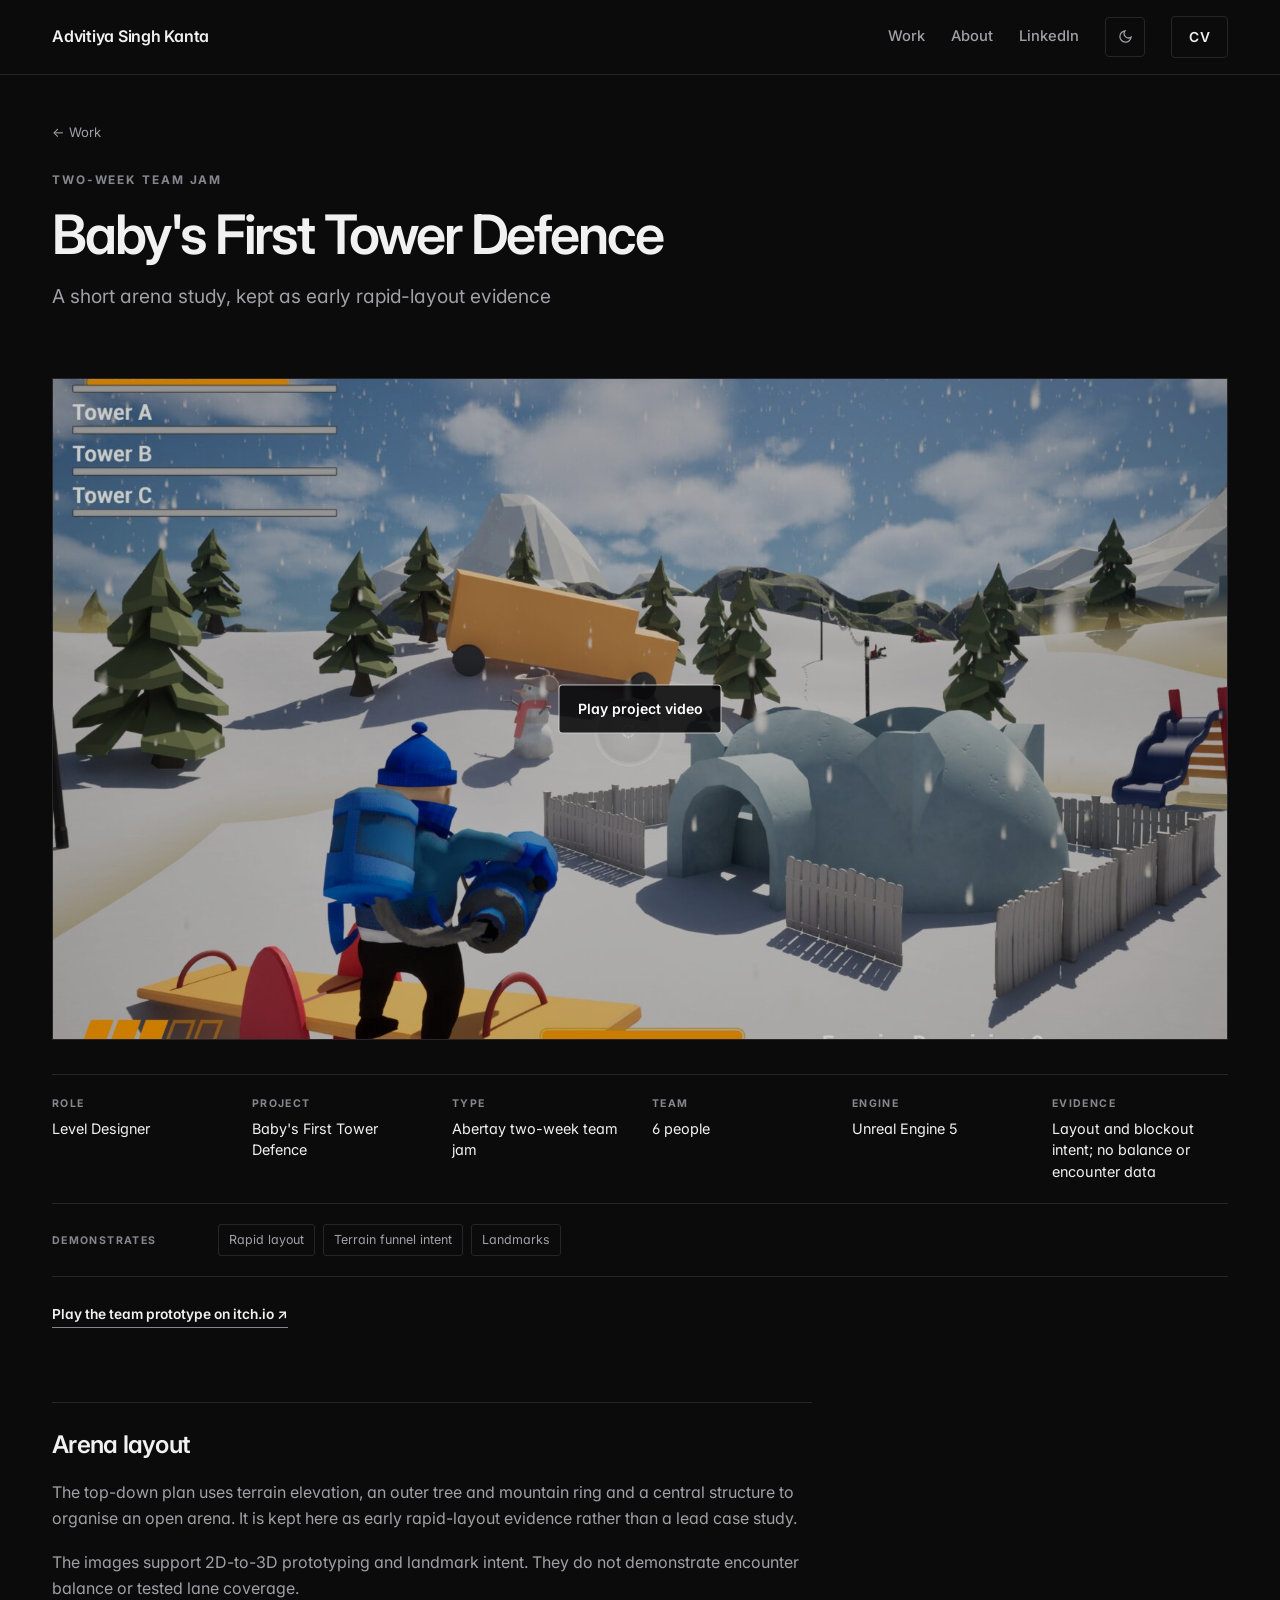
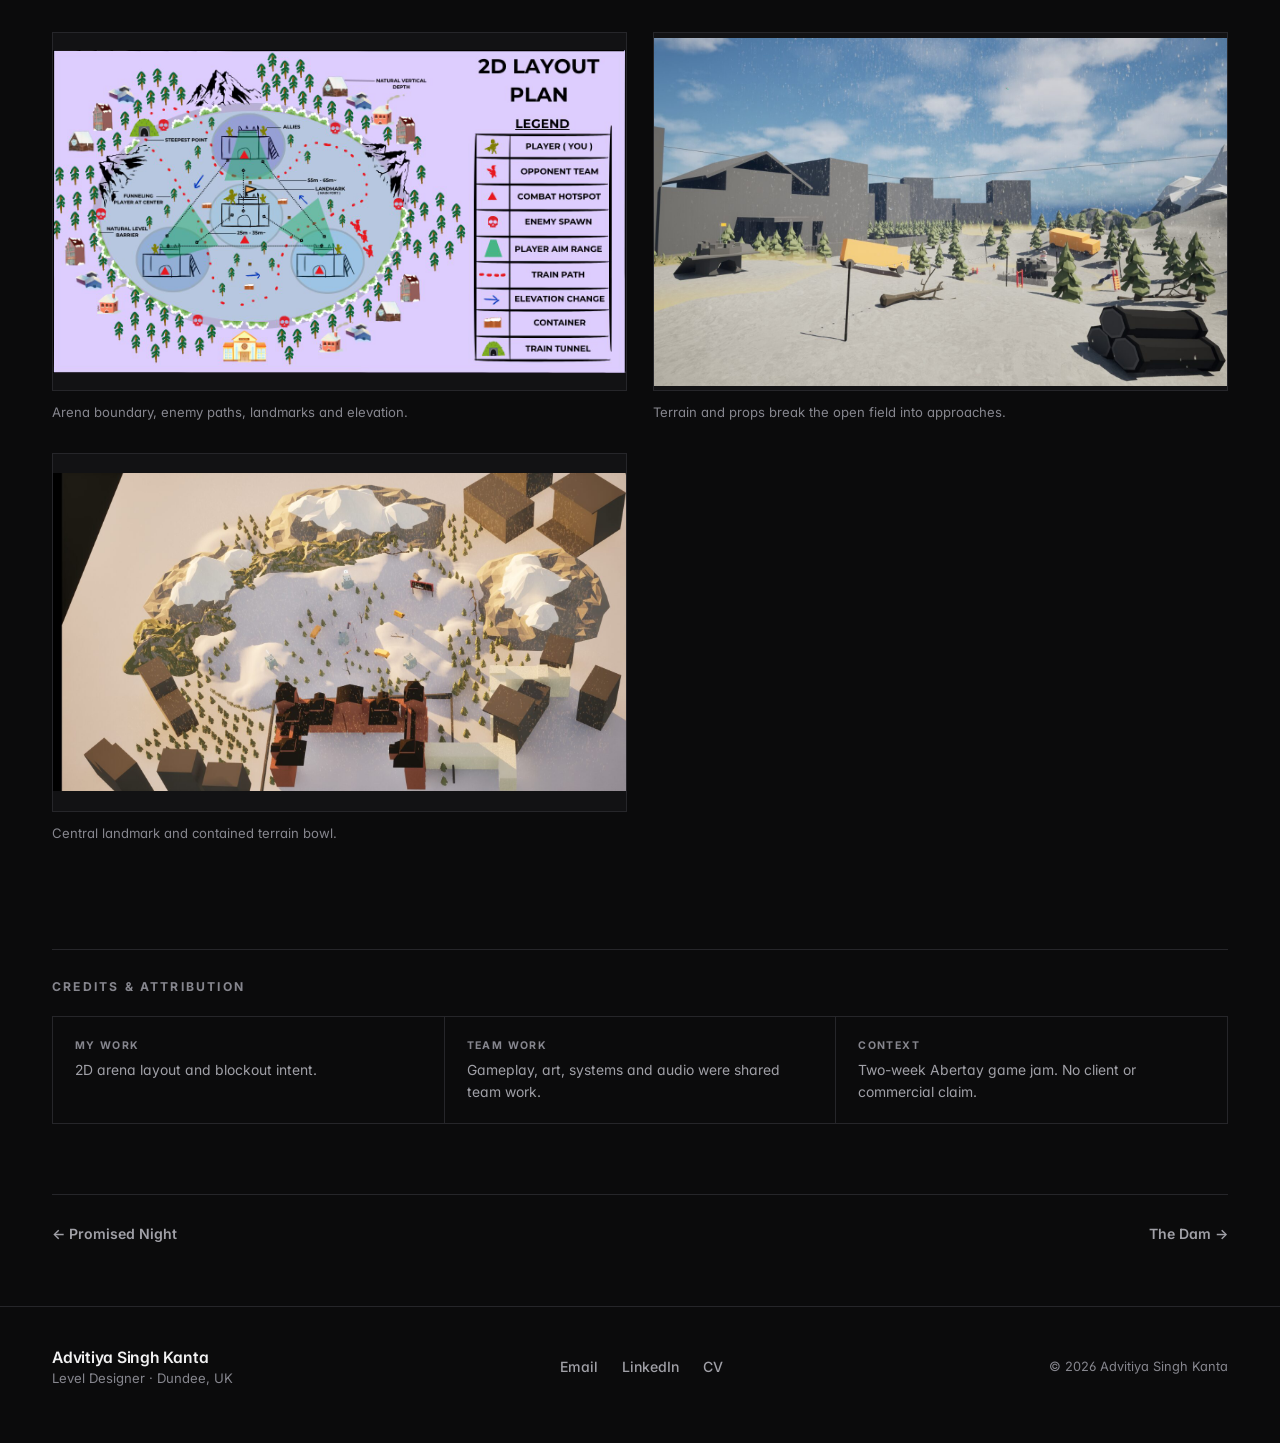
==== commit 9d299a8c: "Add files via upload" ====
--- a/work/babys-first-tower-defence/index.html
+++ b/work/babys-first-tower-defence/index.html
@@ -11,11 +11,11 @@
   <meta property="og:title" content="Baby's First Tower Defence | Advitiya Singh Kanta, Level Designer">
   <meta property="og:description" content="A two-week Unreal Engine 5 team jam project showing a 2D arena plan, terrain funnel intent and landmark-based readability.">
   <meta property="og:url" content="https://advitiyakanta.github.io/work/babys-first-tower-defence/">
-  <meta property="og:image" content="https://advitiyakanta.github.io/assets/projects/babys-first-tower-defence/layout-2d-plan.jpg">
+  <meta property="og:image" content="https://advitiyakanta.github.io/assets/projects/babys-first-tower-defence/cover.jpg">
   <meta name="twitter:card" content="summary_large_image">
   <meta name="twitter:title" content="Baby's First Tower Defence | Advitiya Singh Kanta, Level Designer">
   <meta name="twitter:description" content="A two-week Unreal Engine 5 team jam project showing a 2D arena plan, terrain funnel intent and landmark-based readability.">
-  <meta name="twitter:image" content="https://advitiyakanta.github.io/assets/projects/babys-first-tower-defence/layout-2d-plan.jpg">
+  <meta name="twitter:image" content="https://advitiyakanta.github.io/assets/projects/babys-first-tower-defence/cover.jpg">
   <link rel="icon" href="../../assets/favicon.svg" type="image/svg+xml">
   <link rel="preconnect" href="https://fonts.googleapis.com">
   <link rel="preconnect" href="https://fonts.gstatic.com" crossorigin>
@@ -75,11 +75,14 @@
 
   <footer class="site">
     <div class="wrap foot">
-      <a class="mail" href="mailto:advitiyakanta@gmail.com">advitiyakanta@gmail.com</a>
-      <nav class="foot-nav" aria-label="Footer navigation">
-        <a href="../../index.html#work">Work</a><a href="../../about.html">About</a>
+      <div class="foot-id">
+        <strong>Advitiya Singh Kanta</strong>
+        <span>Level Designer · Dundee, UK</span>
+      </div>
+      <nav class="foot-nav" aria-label="Footer links">
+        <a href="mailto:advitiyakanta@gmail.com">Email</a>
+        <a href="https://www.linkedin.com/in/advitiyasinghkanta/" target="_blank" rel="noopener noreferrer">LinkedIn</a>
         <a href="../../assets/downloads/Advitiya-Singh-Kanta-Level-Designer-CV.pdf" target="_blank" rel="noopener">CV</a>
-        <a href="https://www.linkedin.com/in/advitiyasinghkanta/" target="_blank" rel="noopener noreferrer">LinkedIn</a>
       </nav>
       <span class="foot-copy">© 2026 Advitiya Singh Kanta</span>
     </div>
--- a/css/style.css
+++ b/css/style.css
@@ -152,12 +152,14 @@
 }
 .intro-sub { font-size: clamp(1rem, 1.25vw, 1.1rem); color: var(--dim); max-width: 58ch; margin-bottom: 24px; }
 .intro-proof {
-  display: flex; flex-wrap: wrap; gap: 4px 0; list-style: none;
+  display: flex; flex-wrap: wrap; gap: 4px 10px; list-style: none;
   font-size: 0.86rem; color: var(--text);
-  padding-top: 20px; border-top: 1px solid var(--line); max-width: 62ch;
+  padding-top: 20px; border-top: 1px solid var(--line); max-width: 78ch;
 }
 .intro-proof li { white-space: nowrap; }
-.intro-proof li:not(:last-child)::after { content: "·"; color: var(--faint); padding: 0 10px; }
+/* The separator belongs to the item that follows it, so it can never be left
+   dangling at the end of a wrapped line. */
+.intro-proof li + li::before { content: "·"; color: var(--faint); padding-right: 10px; }
 
 .intro-actions, .about-actions, .closing-actions {
   display: flex; align-items: center; flex-wrap: wrap; gap: 12px 18px; margin-top: 28px;
@@ -217,9 +219,7 @@
 .lead-pair .proj figure { aspect-ratio: 16 / 10; }
 .lead-pair .proj h3 { font-size: clamp(1.5rem, 2.3vw, 1.95rem); }
 
-.more-grid { display: grid; grid-template-columns: repeat(6, 1fr); gap: 44px 34px; }
-.more-grid > .proj { grid-column: span 2; }
-.more-grid > .proj:nth-child(4), .more-grid > .proj:nth-child(5) { grid-column: span 3; }
+.more-grid { display: grid; grid-template-columns: repeat(5, 1fr); gap: 40px 24px; }
 .proj.small figure { aspect-ratio: 3 / 2; }
 .proj.small .info { padding-top: 16px; }
 .proj.small h3 { font-size: 1.1rem; }
@@ -228,11 +228,10 @@
 
 @media (max-width: 960px) {
   .lead-pair { grid-template-columns: 1fr; gap: 60px; margin-top: 60px; }
-  .more-grid { grid-template-columns: repeat(2, 1fr); gap: 40px 26px; }
-  .more-grid > .proj, .more-grid > .proj:nth-child(4), .more-grid > .proj:nth-child(5) { grid-column: auto; }
+  .more-grid { grid-template-columns: repeat(3, 1fr); gap: 40px 26px; }
 }
 @media (max-width: 620px) {
-  .more-grid { grid-template-columns: 1fr; gap: 40px; }
+  .more-grid { grid-template-columns: repeat(2, 1fr); gap: 36px 20px; }
 }
 
 /* ---------- Closing ---------- */
@@ -245,16 +244,17 @@
 
 /* ---------- Footer ---------- */
 footer.site { border-top: 1px solid var(--line); padding: 40px 0 56px; }
-.foot { display: flex; align-items: baseline; justify-content: space-between; gap: 20px 30px; flex-wrap: wrap; }
-.mail { font-size: clamp(1rem, 2vw, 1.4rem); font-weight: 600; letter-spacing: -0.02em; }
-.mail:hover { color: var(--accent); }
-.foot-nav { display: flex; gap: 22px; align-items: baseline; flex-wrap: wrap; }
+.foot { display: flex; align-items: center; justify-content: space-between; gap: 18px 30px; flex-wrap: wrap; }
+.foot-id { display: flex; flex-direction: column; line-height: 1.4; }
+.foot-id strong { font-size: 0.98rem; font-weight: 600; letter-spacing: -0.015em; }
+.foot-id span { font-size: 0.82rem; color: var(--faint); }
+.foot-nav { display: flex; gap: 24px; align-items: center; flex-wrap: wrap; }
 .foot-nav a { font-size: 0.88rem; font-weight: 500; color: var(--dim); }
 .foot-nav a:hover { color: var(--text); }
 .foot-copy { font-size: 0.8rem; color: var(--faint); }
-@media (max-width: 700px) {
-  .foot { flex-direction: column; align-items: flex-start; gap: 20px; }
-  .foot-nav a { font-size: 0.98rem; }
+@media (max-width: 760px) {
+  .foot { flex-direction: column; align-items: flex-start; gap: 18px; }
+  .foot-nav a { font-size: 0.96rem; }
 }
 
 /* ---------- Reveal (content visible without JS) ---------- */
@@ -364,6 +364,18 @@
   .case-section.photos .figure-grid figure.shot img { aspect-ratio: 4 / 3; }
 }
 
+.beatmap-cta { margin-top: 4px; }
+.beatmap-link {
+  appearance: none; display: inline-flex; align-items: center; gap: 10px;
+  min-height: 44px; padding: 11px 18px; cursor: pointer;
+  background: transparent; border: 1px solid var(--line); border-radius: 4px;
+  color: var(--text); font-size: 0.86rem; font-weight: 600; letter-spacing: 0.02em;
+  transition: border-color 0.2s, color 0.2s;
+}
+.beatmap-link:hover { border-color: var(--text); }
+.beatmap-link span { color: var(--faint); transition: color 0.2s, transform 0.2s; }
+.beatmap-link:hover span { color: var(--accent); transform: translateX(3px); }
+
 .zoom-button { width: 100%; appearance: none; border: 0; background: transparent; color: inherit; padding: 0; text-align: left; cursor: zoom-in; display: block; }
 .zoom-button img { width: 100%; height: auto; border: 1px solid var(--line); }
 .zoom-button:hover img { border-color: var(--faint); }
@@ -444,6 +456,8 @@
 .xp ul { margin: 0; padding-left: 0; list-style: none; }
 .xp ul li { position: relative; padding-left: 20px; margin-bottom: 8px; color: var(--dim); }
 .xp ul li::before { content: ""; position: absolute; left: 0; top: 0.72em; width: 8px; height: 1px; background: var(--faint); }
+.xp-note { margin-top: 12px; padding-left: 20px; color: var(--dim); font-size: 0.94rem; border-left: 1px solid var(--line); }
+.xp-note strong { color: var(--text); font-weight: 600; }
 
 /* Testimonials */
 .quotes { display: grid; gap: 0; }
